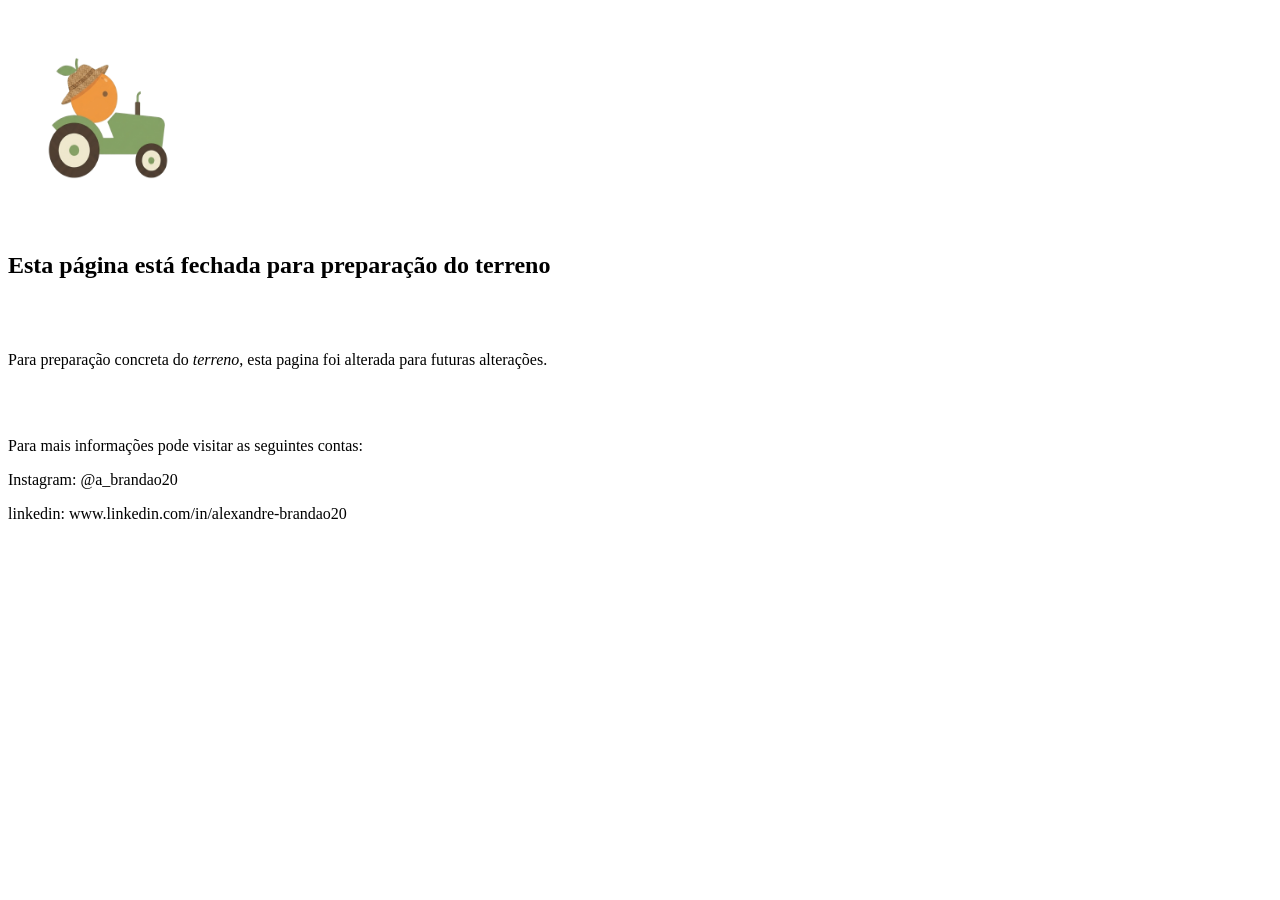
==== index.html @ 1d0af16f "Update landing page and add hero image Add new hero image asset and use it for favicon/apple-touch-i" ====
<!doctype html>
<html lang="pt">
  <head>
    <meta charset="utf-8">
    <meta name="viewport" content="width=device-width, initial-scale=1">
    <meta name="color-scheme" content="light dark">
    <meta name="theme-color" content="#f59a23" media="(prefers-color-scheme: light)">
    <meta name="theme-color" content="#1d1408" media="(prefers-color-scheme: dark)">
    <meta name="msapplication-TileColor" content="#f59a23">
    <title>Orenji Landing page</title>
    <meta
      name="description"
      content="Indice simples das apps do projecto Orenji."
    >
    <link rel="icon" type="image/png" sizes="32x32" href="assets\Orange_fruit_wearing_straw_hat_202608051118.png">
    <link rel="apple-touch-icon" sizes="180x180" href="assets\Orange_fruit_wearing_straw_hat_202608051118.png">
    <link rel="manifest" href="site.webmanifest">
    <link rel="stylesheet" href="styles.css">
  </head>
  <body>
    <main>
      <section class="hero" aria-labelledby="page-title">
        <img class="hero-mark" src="assets\Orange_fruit_wearing_straw_hat_202608051118.png" alt="Laranja num trator" width="200" height="220">
        <div class="hero-copy">
          <h1 id="page-title">Esta página está fechada para preparação do terreno</h1><br><br>

        <p>Para preparação concreta do <em>terreno</em>, esta pagina foi alterada para futuras alterações.</p><br><br>

      <p> Para mais informações pode visitar as seguintes contas:</p>
      <p>Instagram: @a_brandao20</p>
      <p>linkedin: www.linkedin.com/in/alexandre-brandao20

</p> 
        </div>
      </section>

    <script src="script.js?v=20260621-links" defer></script>
  </body>
</html>
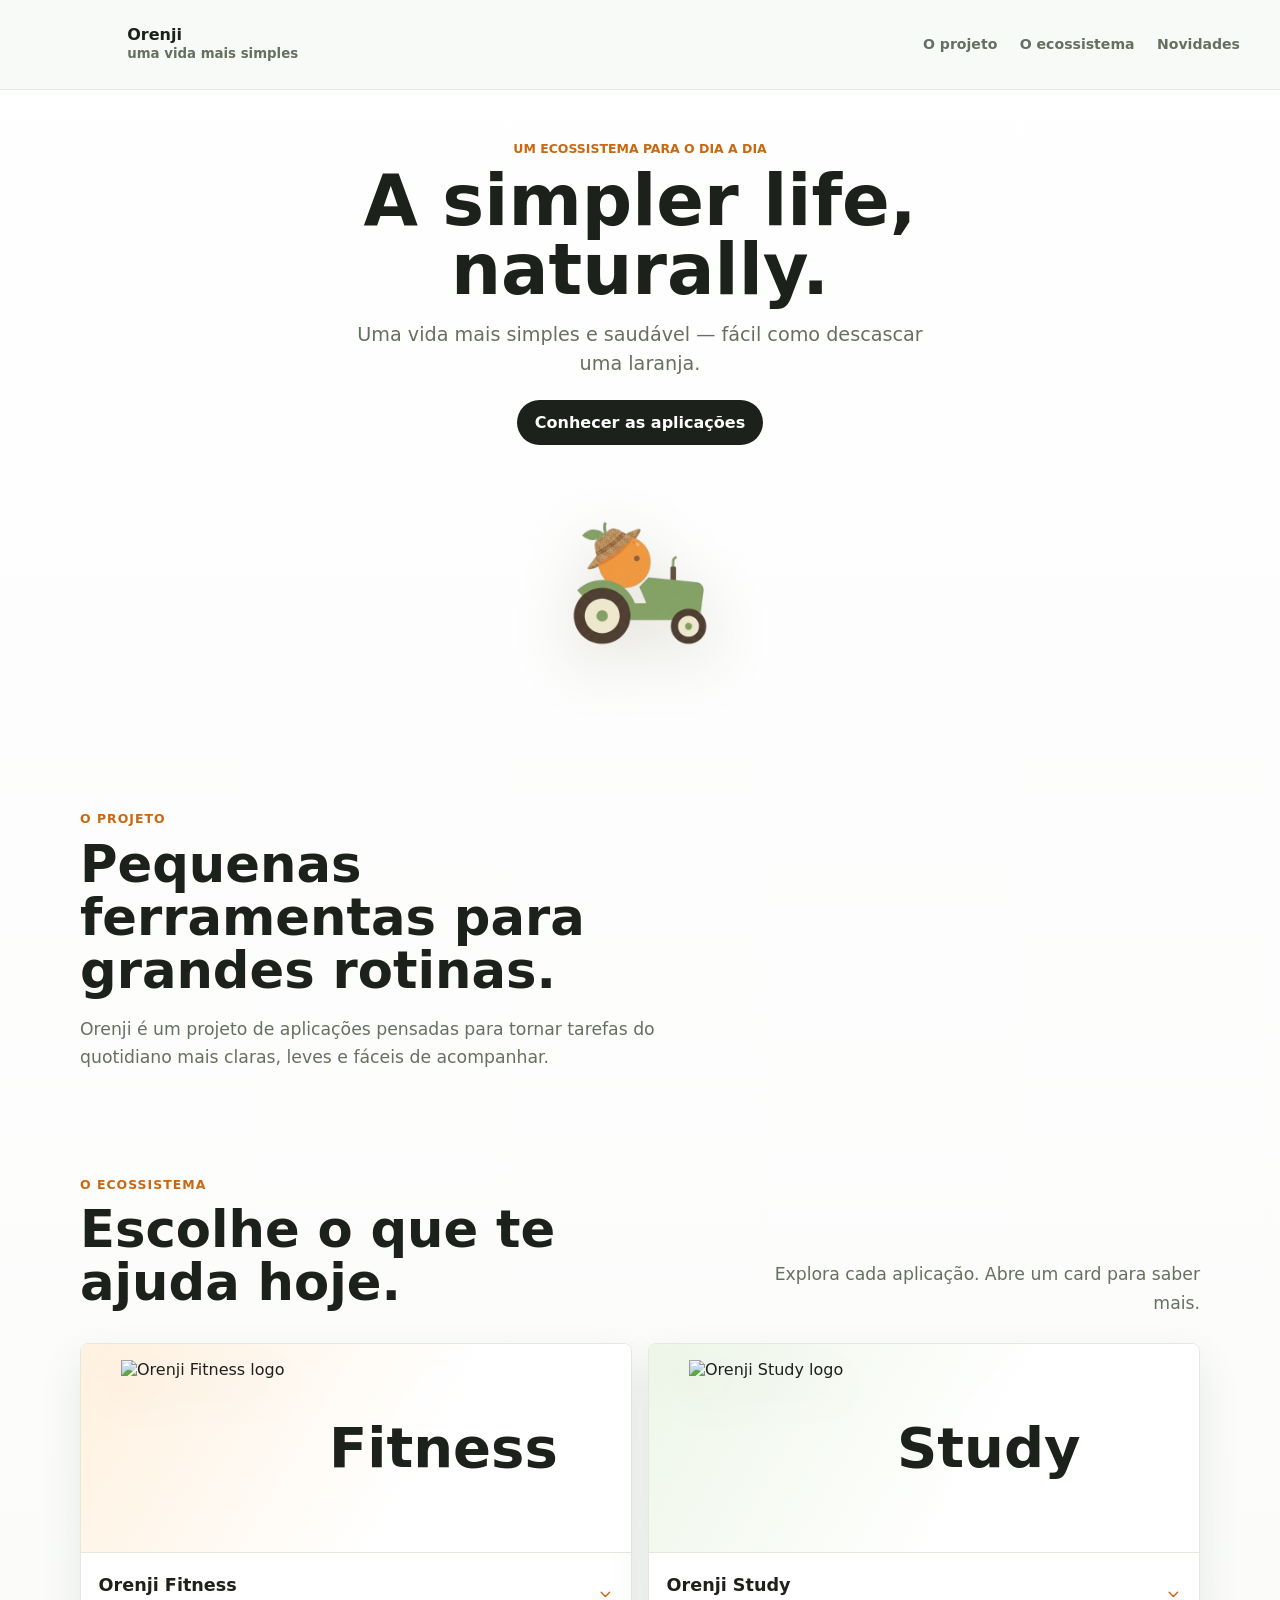
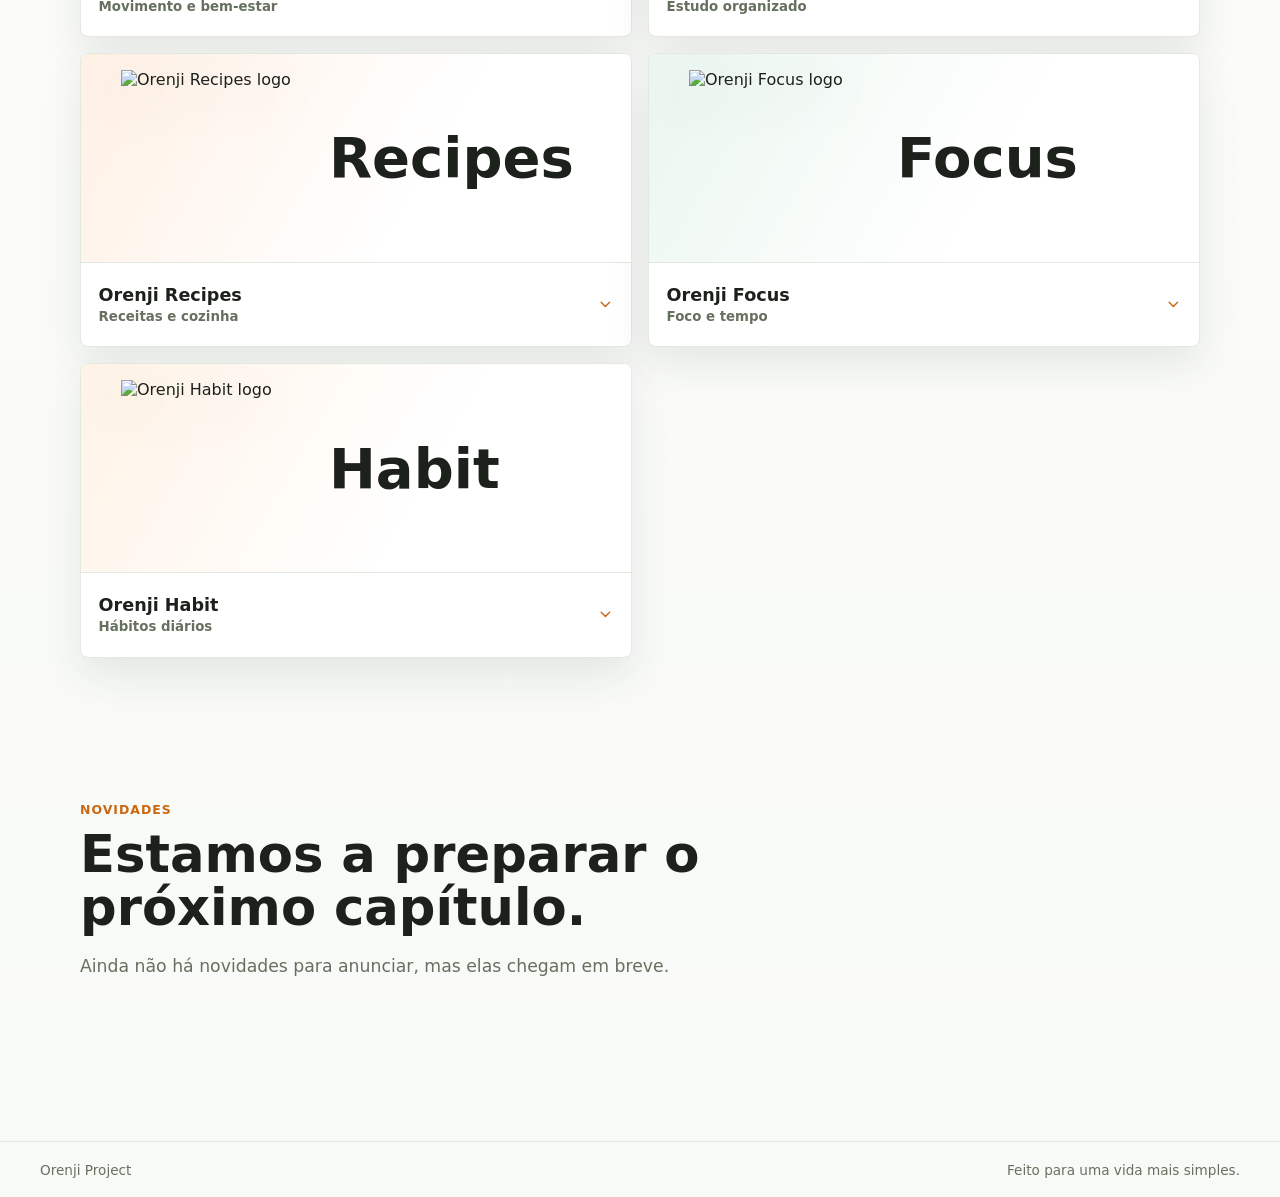
==== commit e23b21be: "chore: baseline da landing page v1 (estado atual)" ====
--- a/index.html
+++ b/index.html
@@ -1,39 +1,13 @@
 <!doctype html>
-<html lang="pt">
-  <head>
-    <meta charset="utf-8">
-    <meta name="viewport" content="width=device-width, initial-scale=1">
-    <meta name="color-scheme" content="light dark">
-    <meta name="theme-color" content="#f59a23" media="(prefers-color-scheme: light)">
-    <meta name="theme-color" content="#1d1408" media="(prefers-color-scheme: dark)">
-    <meta name="msapplication-TileColor" content="#f59a23">
-    <title>Orenji Landing page</title>
-    <meta
-      name="description"
-      content="Indice simples das apps do projecto Orenji."
-    >
-    <link rel="icon" type="image/png" sizes="32x32" href="assets\Orange_fruit_wearing_straw_hat_202608051118.png">
-    <link rel="apple-touch-icon" sizes="180x180" href="assets\Orange_fruit_wearing_straw_hat_202608051118.png">
-    <link rel="manifest" href="site.webmanifest">
-    <link rel="stylesheet" href="styles.css">
-  </head>
-  <body>
-    <main>
-      <section class="hero" aria-labelledby="page-title">
-        <img class="hero-mark" src="assets\Orange_fruit_wearing_straw_hat_202608051118.png" alt="Laranja num trator" width="200" height="220">
-        <div class="hero-copy">
-          <h1 id="page-title">Esta página está fechada para preparação do terreno</h1><br><br>
-
-        <p>Para preparação concreta do <em>terreno</em>, esta pagina foi alterada para futuras alterações.</p><br><br>
-
-      <p> Para mais informações pode visitar as seguintes contas:</p>
-      <p>Instagram: @a_brandao20</p>
-      <p>linkedin: www.linkedin.com/in/alexandre-brandao20
-
-</p> 
-        </div>
-      </section>
-
-    <script src="script.js?v=20260621-links" defer></script>
-  </body>
-</html>
+<html lang="pt-PT">
+<head><meta charset="utf-8"><meta name="viewport" content="width=device-width, initial-scale=1"><meta name="theme-color" content="#f59a23"><title>Orenji — uma vida mais simples</title><meta name="description" content="Orenji: aplicações simples para uma vida mais organizada, saudável e equilibrada."><link rel="icon" type="image/png" href="assets/favicon-32.png"><link rel="manifest" href="site.webmanifest"><link rel="stylesheet" href="styles.css"></head>
+<body>
+<header class="site-header"><a class="brand" href="#inicio" aria-label="Orenji, início"><img src="assets/orenji-mark-transparent.png" alt=""><span><strong>Orenji</strong><small>uma vida mais simples</small></span></a><nav aria-label="Navegação principal"><a href="#projeto">O projeto</a><a href="#ecossistema">O ecossistema</a><a href="#novidades">Novidades</a></nav></header>
+<main>
+<section id="inicio" class="hero" aria-labelledby="page-title"><div class="hero-copy"><p class="eyebrow">Um ecossistema para o dia a dia</p><h1 id="page-title">A simpler life, naturally.</h1><p class="hero-lead">Uma vida mais simples e saudável — fácil como descascar uma laranja.</p><a class="primary-button" href="#ecossistema">Conhecer as aplicações</a></div><img class="hero-mark" src="assets/Orange_fruit_wearing_straw_hat_202608051118.png" alt="Laranja Orenji" width="200" height="220"></section>
+<section id="projeto" class="content-section"><p class="eyebrow">O projeto</p><h2>Pequenas ferramentas para grandes rotinas.</h2><p>Orenji é um projeto de aplicações pensadas para tornar tarefas do quotidiano mais claras, leves e fáceis de acompanhar.</p></section>
+<section id="ecossistema" class="content-section apps-section" aria-labelledby="apps-title"><div class="section-heading"><div><p class="eyebrow">O ecossistema</p><h2 id="apps-title">Escolhe o que te ajuda hoje.</h2></div><p>Explora cada aplicação. Abre um card para saber mais.</p></div><div class="apps-grid" data-app-list></div></section>
+<section id="novidades" class="content-section news-section"><p class="eyebrow">Novidades</p><h2>Estamos a preparar o próximo capítulo.</h2><p>Ainda não há novidades para anunciar, mas elas chegam em breve.</p></section>
+</main><footer><span>Orenji Project</span><span>Feito para uma vida mais simples.</span></footer>
+<template id="app-card-template"><article class="app-card" data-expanded="false"><button class="card-toggle" type="button" data-card-toggle><span class="banner" data-banner><span><img data-logo alt=""></span><strong data-banner-title></strong></span><span class="card-summary"><span><strong data-name></strong><small data-tagline></small></span><svg viewBox="0 0 24 24" aria-hidden="true"><path d="m6 9 6 6 6-6"></path></svg></span></button><div class="card-details" data-card-details><div class="details-inner"><p data-description></p><a class="app-link" data-url target="_blank" rel="noreferrer">Brevemente</a></div></div></article></template>
+<script src="script.js?v=20261026" defer></script></body></html>
--- a/styles.css
+++ b/styles.css
@@ -0,0 +1,409 @@
+:root {
+  color-scheme: light dark;
+  --page: #f8faf7;
+  --surface: #ffffff;
+  --ink: #1d211b;
+  --muted: #66705f;
+  --line: #e4e9df;
+  --orange: #f59a23;
+  --orange-dark: #ca6711;
+  --leaf: #5f963e;
+  --body-glow-start: rgba(255, 255, 255, 0.9);
+  --body-glow-end: rgba(248, 250, 247, 0.96);
+  --header-bg: rgba(248, 250, 247, 0.88);
+  --header-border: rgba(228, 233, 223, 0.9);
+  --banner-end: #ffffff;
+  --banner-ring: rgba(255, 255, 255, 0.68);
+  --button-ink: #1d211b;
+  --button-text: #ffffff;
+  --shadow: 0 18px 42px rgba(44, 58, 35, 0.1);
+  font-family:
+    Inter, ui-sans-serif, system-ui, -apple-system, BlinkMacSystemFont, "Segoe UI",
+    sans-serif;
+}
+
+@media (prefers-color-scheme: dark) {
+  :root {
+    --page: #120f0b;
+    --surface: #1d1812;
+    --ink: #fff8ef;
+    --muted: #c9bca9;
+    --line: #3b3025;
+    --orange: #f59a23;
+    --orange-dark: #ffb35b;
+    --leaf: #8fc469;
+    --body-glow-start: rgba(34, 25, 14, 0.92);
+    --body-glow-end: rgba(18, 15, 11, 0.98);
+    --header-bg: rgba(18, 15, 11, 0.88);
+    --header-border: rgba(80, 61, 40, 0.78);
+    --banner-end: #211a12;
+    --banner-ring: rgba(245, 154, 35, 0.16);
+    --button-ink: #f59a23;
+    --button-text: #1d1408;
+    --shadow: 0 18px 42px rgba(0, 0, 0, 0.28);
+  }
+}
+
+* {
+  box-sizing: border-box;
+}
+
+html {
+  min-height: 100%;
+  background: var(--page);
+}
+
+body {
+  min-width: 320px;
+  margin: 0;
+  color: var(--ink);
+  background:
+    linear-gradient(180deg, var(--body-glow-start), var(--body-glow-end)),
+    var(--page);
+}
+
+img {
+  display: block;
+  height: auto;
+  max-width: 100%;
+}
+
+button,
+a {
+  -webkit-tap-highlight-color: transparent;
+}
+
+button {
+  font: inherit;
+}
+
+svg {
+  width: 1.05rem;
+  height: 1.05rem;
+  fill: none;
+  stroke: currentColor;
+  stroke-linecap: round;
+  stroke-linejoin: round;
+  stroke-width: 2;
+}
+
+.site-header {
+  position: sticky;
+  z-index: 10;
+  top: 0;
+  display: flex;
+  align-items: center;
+  min-height: 5.6rem;
+  padding: 0.8rem clamp(1rem, 4vw, 2.5rem);
+  border-bottom: 1px solid var(--header-border);
+  background: var(--header-bg);
+  backdrop-filter: blur(18px);
+}
+
+.site-header nav { display: flex; gap: clamp(.7rem, 2vw, 1.4rem); margin-left: auto; }
+.site-header nav a { color: var(--muted); font-size: .88rem; font-weight: 750; text-decoration: none; }
+.site-header nav a:hover { color: var(--orange-dark); }
+
+.brand {
+  display: inline-flex;
+  align-items: center;
+  gap: 0.9rem;
+  color: inherit;
+  text-decoration: none;
+}
+
+.brand img {
+  width: 4.55rem;
+  height: auto;
+  object-fit: contain;
+  filter: drop-shadow(0 8px 16px rgba(88, 72, 37, 0.14));
+}
+
+.brand strong,
+.brand small {
+  display: block;
+}
+
+.brand strong {
+  line-height: 1;
+  font-weight: 850;
+}
+
+.brand small {
+  margin-top: 0.18rem;
+  color: var(--muted);
+  font-weight: 700;
+}
+
+main {
+  width: min(1120px, calc(100% - 2rem));
+  margin: 0 auto;
+  padding-bottom: 4rem;
+}
+
+.hero {
+  display: grid;
+  justify-items: center;
+  gap: clamp(1rem, 3vw, 1.6rem);
+  padding: clamp(1.8rem, 5vw, 3.2rem) 0 clamp(1.8rem, 4vw, 2.8rem);
+  text-align: center;
+}
+
+.hero-mark {
+  width: min(100%, 14rem);
+  height: auto;
+  object-fit: contain;
+  filter: drop-shadow(0 18px 32px rgba(88, 72, 37, 0.16));
+}
+
+.hero-copy p {
+  margin: 0 0 0.7rem;
+  color: var(--orange-dark);
+  font-size: 0.78rem;
+  font-weight: 850;
+  letter-spacing: 0;
+  text-transform: uppercase;
+}
+
+.eyebrow { margin: 0 0 .7rem; color: var(--orange-dark); font-size: .78rem; font-weight: 850; letter-spacing: .08em; text-transform: uppercase; }
+.hero-copy .hero-lead { max-width: 38rem; margin: 1rem auto 1.35rem; color: var(--muted); font-size: clamp(1rem, 2vw, 1.2rem); font-weight: 500; letter-spacing: 0; line-height: 1.5; text-transform: none; }
+.primary-button { display: inline-flex; min-height: 2.8rem; align-items: center; padding: 0 1.1rem; border-radius: 999px; background: var(--button-ink); color: var(--button-text); font-weight: 800; text-decoration: none; }
+.content-section { padding: clamp(2rem, 6vw, 4.5rem) 0; }
+.content-section > p:not(.eyebrow), .section-heading > p { max-width: 42rem; color: var(--muted); font-size: 1.08rem; line-height: 1.65; }
+.content-section h2 { max-width: 18ch; margin: 0 0 .9rem; font-size: clamp(1.8rem, 4vw, 3.2rem); line-height: 1.04; }
+.section-heading { display: flex; align-items: end; justify-content: space-between; gap: 2rem; margin-bottom: 1.2rem; }
+.section-heading > p { margin: 0 0 .4rem; text-align: right; }
+.news-section { padding-bottom: 5rem; }
+footer { display: flex; justify-content: space-between; gap: 1rem; padding: 1.2rem clamp(1rem, 4vw, 2.5rem); border-top: 1px solid var(--line); color: var(--muted); font-size: .85rem; }
+
+.hero-copy h1 {
+  max-width: 19ch;
+  margin: 0 auto;
+  font-size: clamp(2.15rem, 6vw, 4.4rem);
+  line-height: 0.98;
+  letter-spacing: 0;
+}
+
+.apps-section {
+  padding-top: 1rem;
+}
+
+.apps-grid {
+  display: grid;
+  align-items: start;
+  grid-template-columns: repeat(2, minmax(0, 1fr));
+  gap: 1rem;
+}
+
+.app-card {
+  overflow: hidden;
+  border: 1px solid var(--line);
+  border-radius: 8px;
+  background: var(--surface);
+  box-shadow: var(--shadow);
+}
+
+.card-toggle {
+  display: grid;
+  width: 100%;
+  gap: 0;
+  padding: 0;
+  border: 0;
+  background: transparent;
+  color: inherit;
+  cursor: pointer;
+  text-align: left;
+}
+
+.banner {
+  --accent: var(--orange);
+  --accent-soft: #fff4e7;
+  position: relative;
+  display: grid;
+  min-height: 13rem;
+  grid-template-columns: minmax(8rem, 13rem) minmax(0, 1fr);
+  align-items: center;
+  gap: 1rem;
+  padding: 1rem clamp(1rem, 4vw, 1.5rem);
+  overflow: hidden;
+  background:
+    linear-gradient(120deg, var(--accent-soft), var(--banner-end) 62%),
+    var(--banner-end);
+}
+
+.banner::before {
+  position: absolute;
+  right: -3rem;
+  bottom: -5rem;
+  width: 16rem;
+  height: 16rem;
+  border: 1.4rem solid var(--banner-ring);
+  border-radius: 50%;
+  content: "";
+}
+
+.banner > span {
+  position: relative;
+  display: grid;
+  width: min(100%, 11rem);
+  aspect-ratio: 1;
+  place-items: center;
+  justify-self: center;
+}
+
+.banner img {
+  width: 100%;
+  height: 100%;
+  object-fit: contain;
+  filter: drop-shadow(0 14px 24px rgba(59, 49, 29, 0.14));
+}
+
+.banner strong {
+  position: relative;
+  max-width: 9ch;
+  font-size: clamp(2.1rem, 5vw, 3.5rem);
+  line-height: 0.96;
+}
+
+.card-summary {
+  display: flex;
+  align-items: center;
+  justify-content: space-between;
+  gap: 1rem;
+  min-height: 5.2rem;
+  padding: 1rem 1.1rem;
+  border-top: 1px solid var(--line);
+}
+
+.card-summary strong,
+.card-summary small {
+  display: block;
+}
+
+.card-summary strong {
+  font-size: 1.1rem;
+}
+
+.card-summary small {
+  margin-top: 0.24rem;
+  color: var(--muted);
+  font-weight: 720;
+}
+
+.card-summary svg {
+  flex: 0 0 auto;
+  color: var(--orange-dark);
+  transition: transform 180ms ease;
+}
+
+.app-card[data-expanded="true"] .card-summary svg {
+  transform: rotate(180deg);
+}
+
+.card-details {
+  display: grid;
+  grid-template-rows: 0fr;
+  border-top: 1px solid transparent;
+  transition:
+    grid-template-rows 220ms ease,
+    border-color 220ms ease;
+}
+
+.details-inner {
+  overflow: hidden;
+}
+
+.details-inner p {
+  margin: 0;
+  padding: 0 1.1rem;
+  color: var(--muted);
+  line-height: 1.58;
+}
+
+.app-card[data-expanded="true"] .card-details {
+  grid-template-rows: 1fr;
+  border-color: var(--line);
+}
+
+.app-card[data-expanded="true"] .details-inner p {
+  padding-top: 1rem;
+}
+
+.app-link {
+  display: inline-flex;
+  width: fit-content;
+  min-height: 2.55rem;
+  align-items: center;
+  gap: 0.5rem;
+  margin: 1rem 1.1rem 1.1rem;
+  padding: 0 0.9rem;
+  border-radius: 8px;
+  background: var(--button-ink);
+  color: var(--button-text);
+  font-weight: 820;
+  text-decoration: none;
+}
+
+@media (prefers-color-scheme: dark) {
+  .brand img,
+  .hero-mark,
+  .banner img {
+    filter: drop-shadow(0 14px 26px rgba(0, 0, 0, 0.38));
+  }
+
+  .banner {
+    background:
+      linear-gradient(120deg, color-mix(in srgb, var(--accent) 18%, var(--surface)), var(--banner-end) 64%),
+      var(--banner-end);
+  }
+}
+
+:focus-visible {
+  outline: 3px solid rgba(245, 154, 35, 0.34);
+  outline-offset: 3px;
+}
+
+@media (max-width: 820px) {
+  .apps-grid {
+    grid-template-columns: 1fr;
+  }
+}
+
+@media (max-width: 560px) {
+  main {
+    width: min(100% - 1rem, 1120px);
+  }
+
+  .site-header {
+    min-height: 4.8rem;
+  }
+
+  .hero {
+    padding-top: 1.5rem;
+  }
+
+  .hero-mark {
+    width: 10rem;
+  }
+
+  .banner {
+    min-height: 16rem;
+    grid-template-columns: 1fr;
+    align-content: center;
+    text-align: center;
+  }
+
+  .banner > span {
+    width: 9rem;
+  }
+
+  .banner strong {
+    justify-self: center;
+  }
+
+  .site-header { align-items: flex-start; flex-direction: column; gap: .65rem; }
+  .site-header nav { margin-left: 0; overflow-x: auto; width: 100%; }
+  .section-heading, footer { align-items: flex-start; flex-direction: column; }
+  .section-heading > p { text-align: left; }
+  footer { gap: .35rem; }
+}
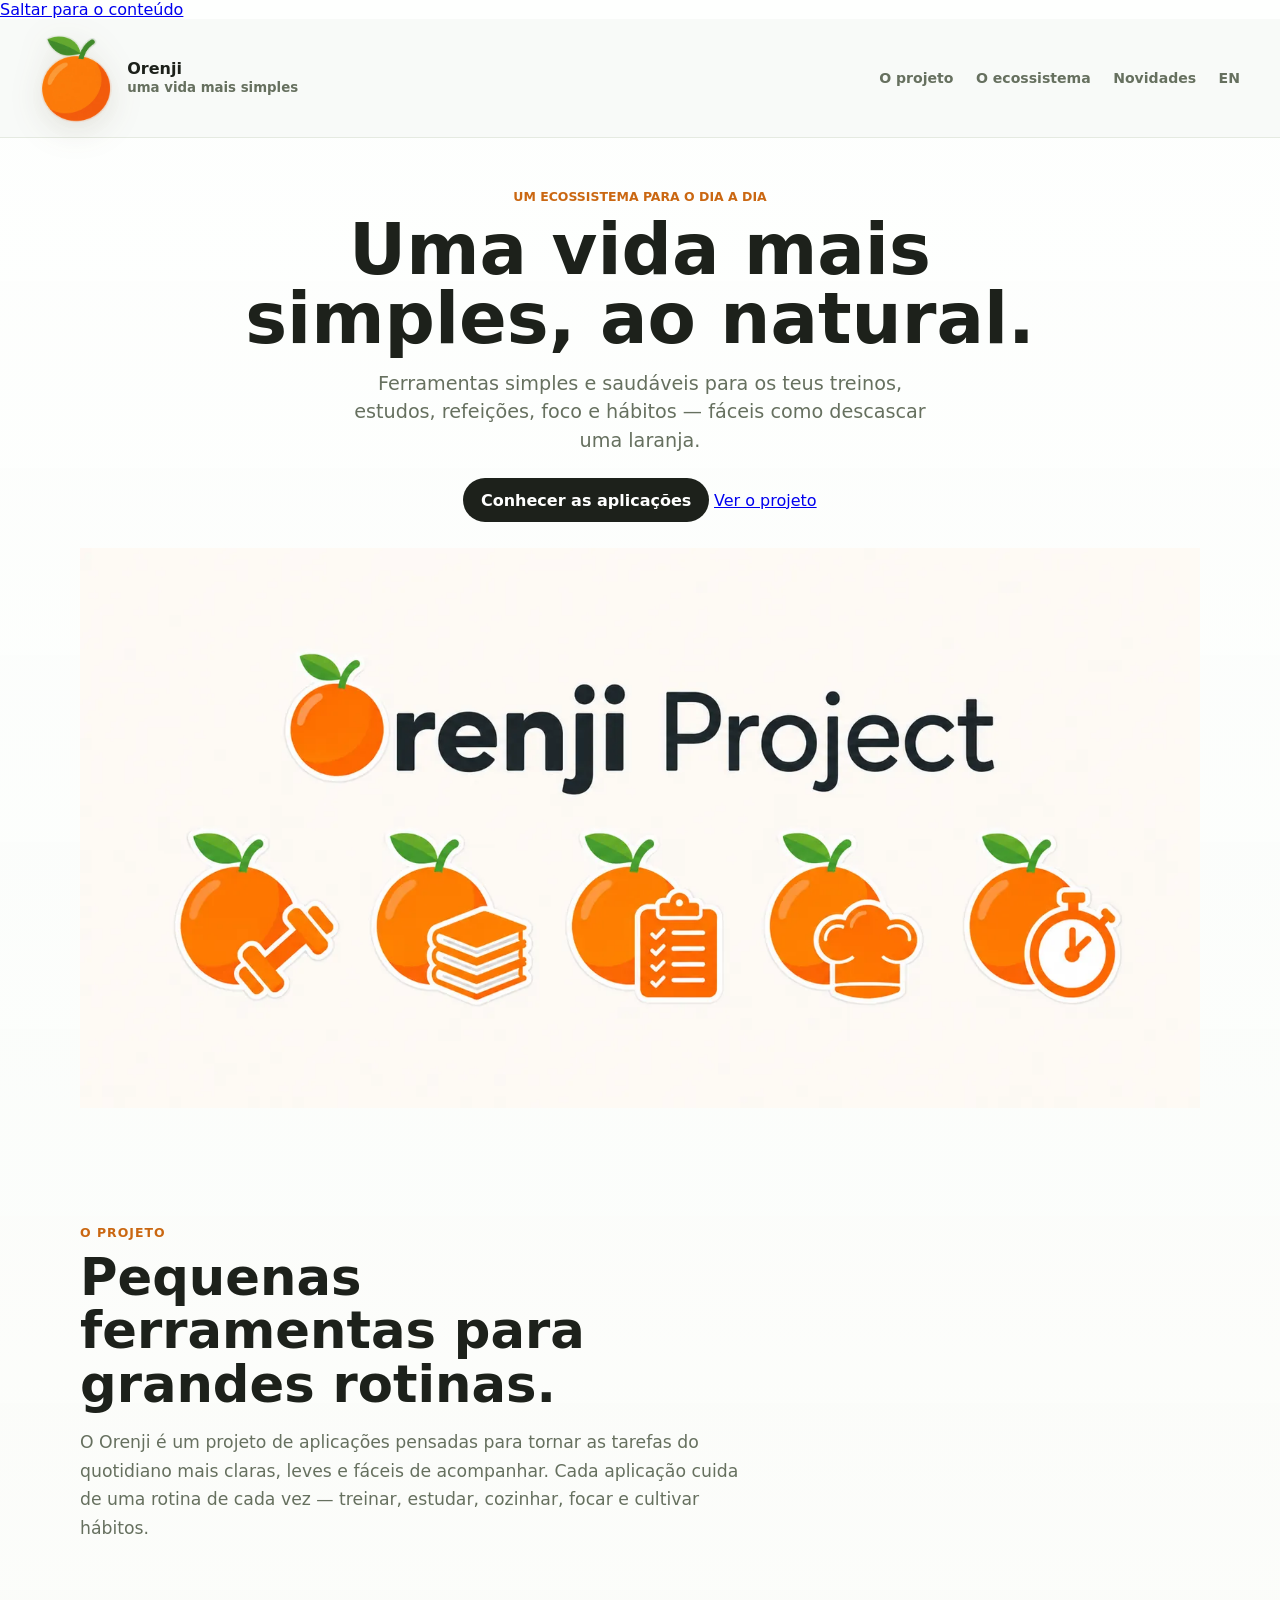
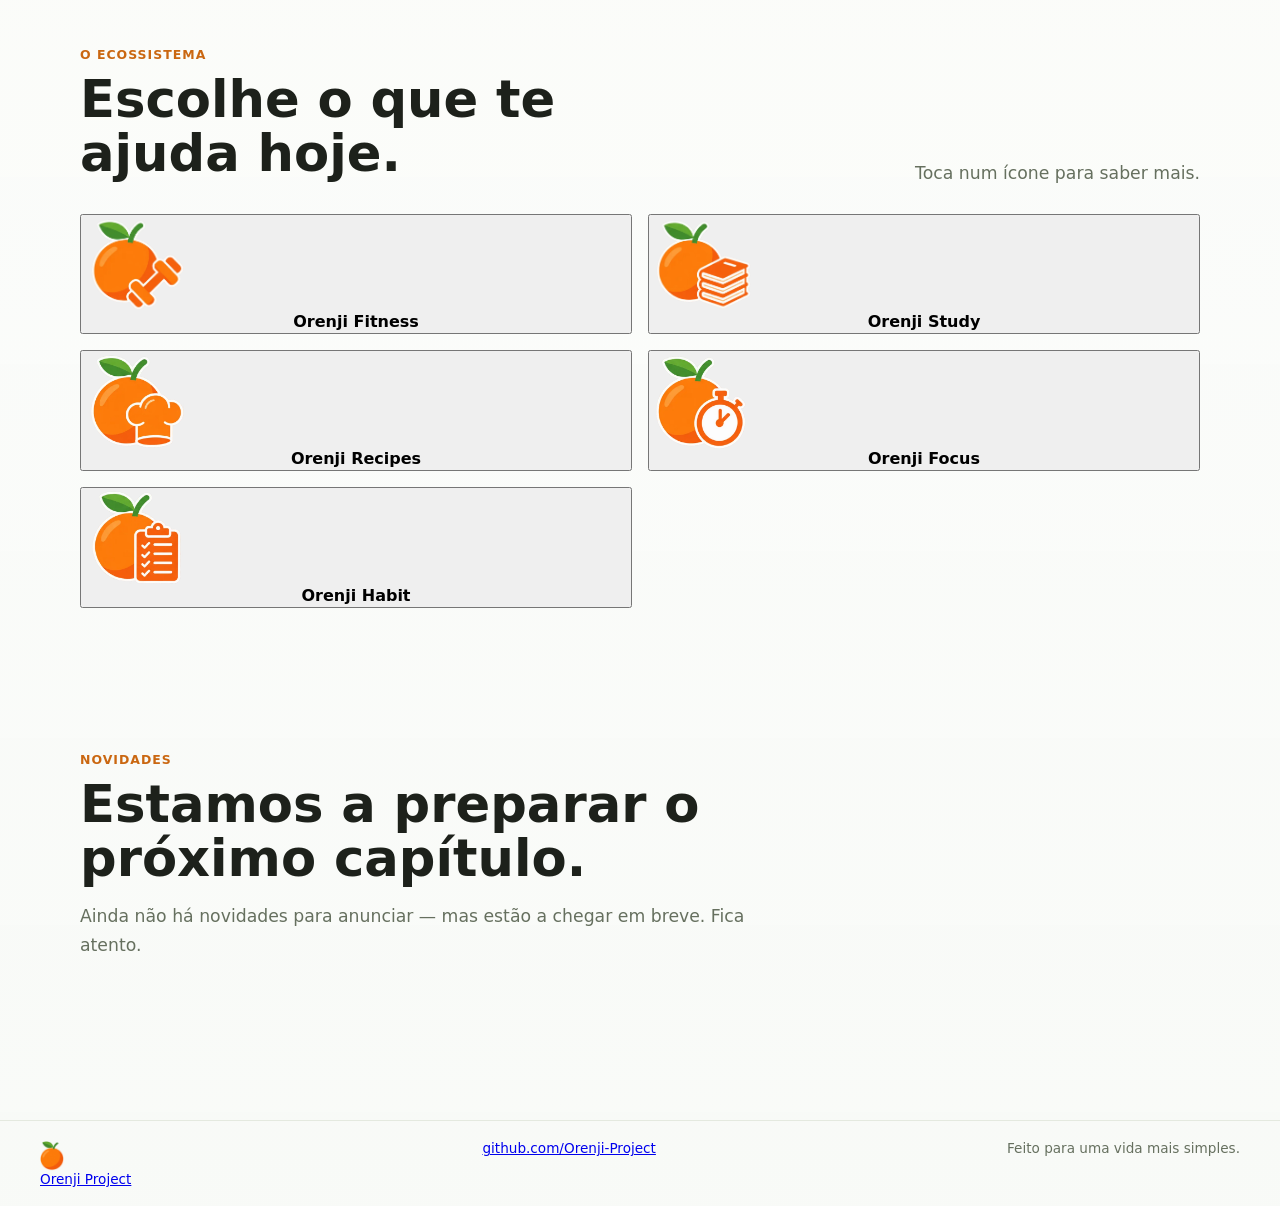
==== commit 18288ef9: "feat: página reestruturada (PT) + ecossistema em tiles de apps com modal pop-up" ====
--- a/index.html
+++ b/index.html
@@ -1,13 +1,133 @@
 <!doctype html>
 <html lang="pt-PT">
-<head><meta charset="utf-8"><meta name="viewport" content="width=device-width, initial-scale=1"><meta name="theme-color" content="#f59a23"><title>Orenji — uma vida mais simples</title><meta name="description" content="Orenji: aplicações simples para uma vida mais organizada, saudável e equilibrada."><link rel="icon" type="image/png" href="assets/favicon-32.png"><link rel="manifest" href="site.webmanifest"><link rel="stylesheet" href="styles.css"></head>
-<body>
-<header class="site-header"><a class="brand" href="#inicio" aria-label="Orenji, início"><img src="assets/orenji-mark-transparent.png" alt=""><span><strong>Orenji</strong><small>uma vida mais simples</small></span></a><nav aria-label="Navegação principal"><a href="#projeto">O projeto</a><a href="#ecossistema">O ecossistema</a><a href="#novidades">Novidades</a></nav></header>
-<main>
-<section id="inicio" class="hero" aria-labelledby="page-title"><div class="hero-copy"><p class="eyebrow">Um ecossistema para o dia a dia</p><h1 id="page-title">A simpler life, naturally.</h1><p class="hero-lead">Uma vida mais simples e saudável — fácil como descascar uma laranja.</p><a class="primary-button" href="#ecossistema">Conhecer as aplicações</a></div><img class="hero-mark" src="assets/Orange_fruit_wearing_straw_hat_202608051118.png" alt="Laranja Orenji" width="200" height="220"></section>
-<section id="projeto" class="content-section"><p class="eyebrow">O projeto</p><h2>Pequenas ferramentas para grandes rotinas.</h2><p>Orenji é um projeto de aplicações pensadas para tornar tarefas do quotidiano mais claras, leves e fáceis de acompanhar.</p></section>
-<section id="ecossistema" class="content-section apps-section" aria-labelledby="apps-title"><div class="section-heading"><div><p class="eyebrow">O ecossistema</p><h2 id="apps-title">Escolhe o que te ajuda hoje.</h2></div><p>Explora cada aplicação. Abre um card para saber mais.</p></div><div class="apps-grid" data-app-list></div></section>
-<section id="novidades" class="content-section news-section"><p class="eyebrow">Novidades</p><h2>Estamos a preparar o próximo capítulo.</h2><p>Ainda não há novidades para anunciar, mas elas chegam em breve.</p></section>
-</main><footer><span>Orenji Project</span><span>Feito para uma vida mais simples.</span></footer>
-<template id="app-card-template"><article class="app-card" data-expanded="false"><button class="card-toggle" type="button" data-card-toggle><span class="banner" data-banner><span><img data-logo alt=""></span><strong data-banner-title></strong></span><span class="card-summary"><span><strong data-name></strong><small data-tagline></small></span><svg viewBox="0 0 24 24" aria-hidden="true"><path d="m6 9 6 6 6-6"></path></svg></span></button><div class="card-details" data-card-details><div class="details-inner"><p data-description></p><a class="app-link" data-url target="_blank" rel="noreferrer">Brevemente</a></div></div></article></template>
-<script src="script.js?v=20261026" defer></script></body></html>
+  <head>
+    <meta charset="utf-8">
+    <meta name="viewport" content="width=device-width, initial-scale=1">
+    <title>Orenji — uma vida mais simples</title>
+    <meta name="description" content="O Orenji é um ecossistema de aplicações simples para os teus treinos, estudos, refeições, foco e hábitos — uma vida mais organizada e saudável.">
+    <meta name="theme-color" media="(prefers-color-scheme: light)" content="#fff3e3">
+    <meta name="theme-color" media="(prefers-color-scheme: dark)" content="#0f1319">
+    <link rel="icon" type="image/png" href="assets/favicon-32.png" sizes="32x32">
+    <link rel="apple-touch-icon" href="assets/apple-touch-icon.png">
+    <link rel="manifest" href="site.webmanifest">
+
+    <!-- Partilha social -->
+    <link rel="canonical" href="https://orenji-project.github.io/Orenji-project-landing-page/">
+    <link rel="alternate" hreflang="pt" href="https://orenji-project.github.io/Orenji-project-landing-page/">
+    <link rel="alternate" hreflang="en" href="https://orenji-project.github.io/Orenji-project-landing-page/en/">
+    <link rel="alternate" hreflang="x-default" href="https://orenji-project.github.io/Orenji-project-landing-page/">
+    <meta property="og:type" content="website">
+    <meta property="og:site_name" content="Orenji Project">
+    <meta property="og:locale" content="pt_PT">
+    <meta property="og:alternate_locale" content="en_GB">
+    <meta property="og:url" content="https://orenji-project.github.io/Orenji-project-landing-page/">
+    <meta property="og:title" content="Orenji — uma vida mais simples">
+    <meta property="og:description" content="Aplicações simples para os teus treinos, estudos, refeições, foco e hábitos — fáceis como descascar uma laranja.">
+    <meta property="og:image" content="https://orenji-project.github.io/Orenji-project-landing-page/assets/og-cover.jpg">
+    <meta property="og:image:width" content="1200">
+    <meta property="og:image:height" content="630">
+    <meta name="twitter:card" content="summary_large_image">
+    <meta name="twitter:title" content="Orenji — uma vida mais simples">
+    <meta name="twitter:description" content="Aplicações simples para os teus treinos, estudos, refeições, foco e hábitos.">
+    <meta name="twitter:image" content="https://orenji-project.github.io/Orenji-project-landing-page/assets/og-cover.jpg">
+
+    <script type="application/ld+json">
+      {
+        "@context": "https://schema.org",
+        "@graph": [
+          {
+            "@type": "Organization",
+            "name": "Orenji Project",
+            "url": "https://orenji-project.github.io/",
+            "logo": "https://orenji-project.github.io/Orenji-project-landing-page/assets/orenji-logo.png"
+          },
+          {
+            "@type": "WebSite",
+            "name": "Orenji Project",
+            "url": "https://orenji-project.github.io/Orenji-project-landing-page/",
+            "inLanguage": "pt-PT"
+          }
+        ]
+      }
+    </script>
+    <link rel="stylesheet" href="styles.css?v=2">
+    <script src="script.js?v=2" defer></script>
+  </head>
+  <body>
+    <a class="skip-link" href="#conteudo">Saltar para o conteúdo</a>
+
+    <header class="site-header">
+      <a class="brand" href="#inicio" aria-label="Orenji, início">
+        <img src="assets/orenji-logo.webp" alt="" width="40" height="51">
+        <span><strong>Orenji</strong><small>uma vida mais simples</small></span>
+      </a>
+      <nav aria-label="Navegação principal">
+        <a href="#projeto">O projeto</a>
+        <a href="#ecossistema">O ecossistema</a>
+        <a href="#novidades">Novidades</a>
+        <a class="lang-switch" href="en/" lang="en" hreflang="en" aria-label="Read in English">EN</a>
+      </nav>
+    </header>
+
+    <main id="conteudo">
+      <section id="inicio" class="hero" aria-labelledby="page-title">
+        <div class="hero-copy">
+          <p class="eyebrow">Um ecossistema para o dia a dia</p>
+          <h1 id="page-title">Uma vida mais simples, ao natural.</h1>
+          <p class="hero-lead">Ferramentas simples e saudáveis para os teus treinos, estudos, refeições, foco e hábitos — fáceis como descascar uma laranja.</p>
+          <div class="hero-actions">
+            <a class="primary-button" href="#ecossistema">Conhecer as aplicações</a>
+            <a class="ghost-button" href="#projeto">Ver o projeto</a>
+          </div>
+        </div>
+        <img class="hero-banner" src="assets/orenji-banner.webp" alt="Orenji Project — logótipo com os ícones das aplicações Fitness, Study, Recipes, Focus e Habit" width="1600" height="800">
+      </section>
+
+      <section id="projeto" class="content-section">
+        <p class="eyebrow">O projeto</p>
+        <h2>Pequenas ferramentas para grandes rotinas.</h2>
+        <p>O Orenji é um projeto de aplicações pensadas para tornar as tarefas do quotidiano mais claras, leves e fáceis de acompanhar. Cada aplicação cuida de uma rotina de cada vez — treinar, estudar, cozinhar, focar e cultivar hábitos.</p>
+      </section>
+
+      <section id="ecossistema" class="content-section apps-section" aria-labelledby="apps-title">
+        <div class="section-heading">
+          <div>
+            <p class="eyebrow">O ecossistema</p>
+            <h2 id="apps-title">Escolhe o que te ajuda hoje.</h2>
+          </div>
+          <p>Toca num ícone para saber mais.</p>
+        </div>
+        <div class="apps-grid" data-app-list></div>
+      </section>
+
+      <section id="novidades" class="content-section news-section">
+        <p class="eyebrow">Novidades</p>
+        <h2>Estamos a preparar o próximo capítulo.</h2>
+        <p>Ainda não há novidades para anunciar — mas estão a chegar em breve. Fica atento.</p>
+      </section>
+    </main>
+
+    <footer>
+      <a class="footer-brand" href="#inicio">
+        <img src="assets/orenji-logo.webp" alt="" width="24" height="30">
+        <span>Orenji Project</span>
+      </a>
+      <a href="https://github.com/Orenji-Project" rel="noreferrer">github.com/Orenji-Project</a>
+      <span>Feito para uma vida mais simples.</span>
+    </footer>
+
+    <dialog class="modal" data-modal aria-labelledby="modal-title" aria-describedby="modal-description">
+      <div class="modal-card">
+        <button class="modal-close" data-modal-close aria-label="Fechar">
+          <svg viewBox="0 0 24 24" aria-hidden="true"><path d="M6 6l12 12M18 6L6 18"></path></svg>
+        </button>
+        <img class="modal-icon" data-modal-icon src="" alt="">
+        <strong data-modal-title id="modal-title"></strong>
+        <p data-modal-tagline></p>
+        <p id="modal-description" data-modal-description></p>
+        <span class="status-chip" data-modal-chip></span>
+        <a class="primary-button modal-link" data-modal-link target="_blank" rel="noreferrer" hidden>Abrir app</a>
+      </div>
+    </dialog>
+  </body>
+</html>
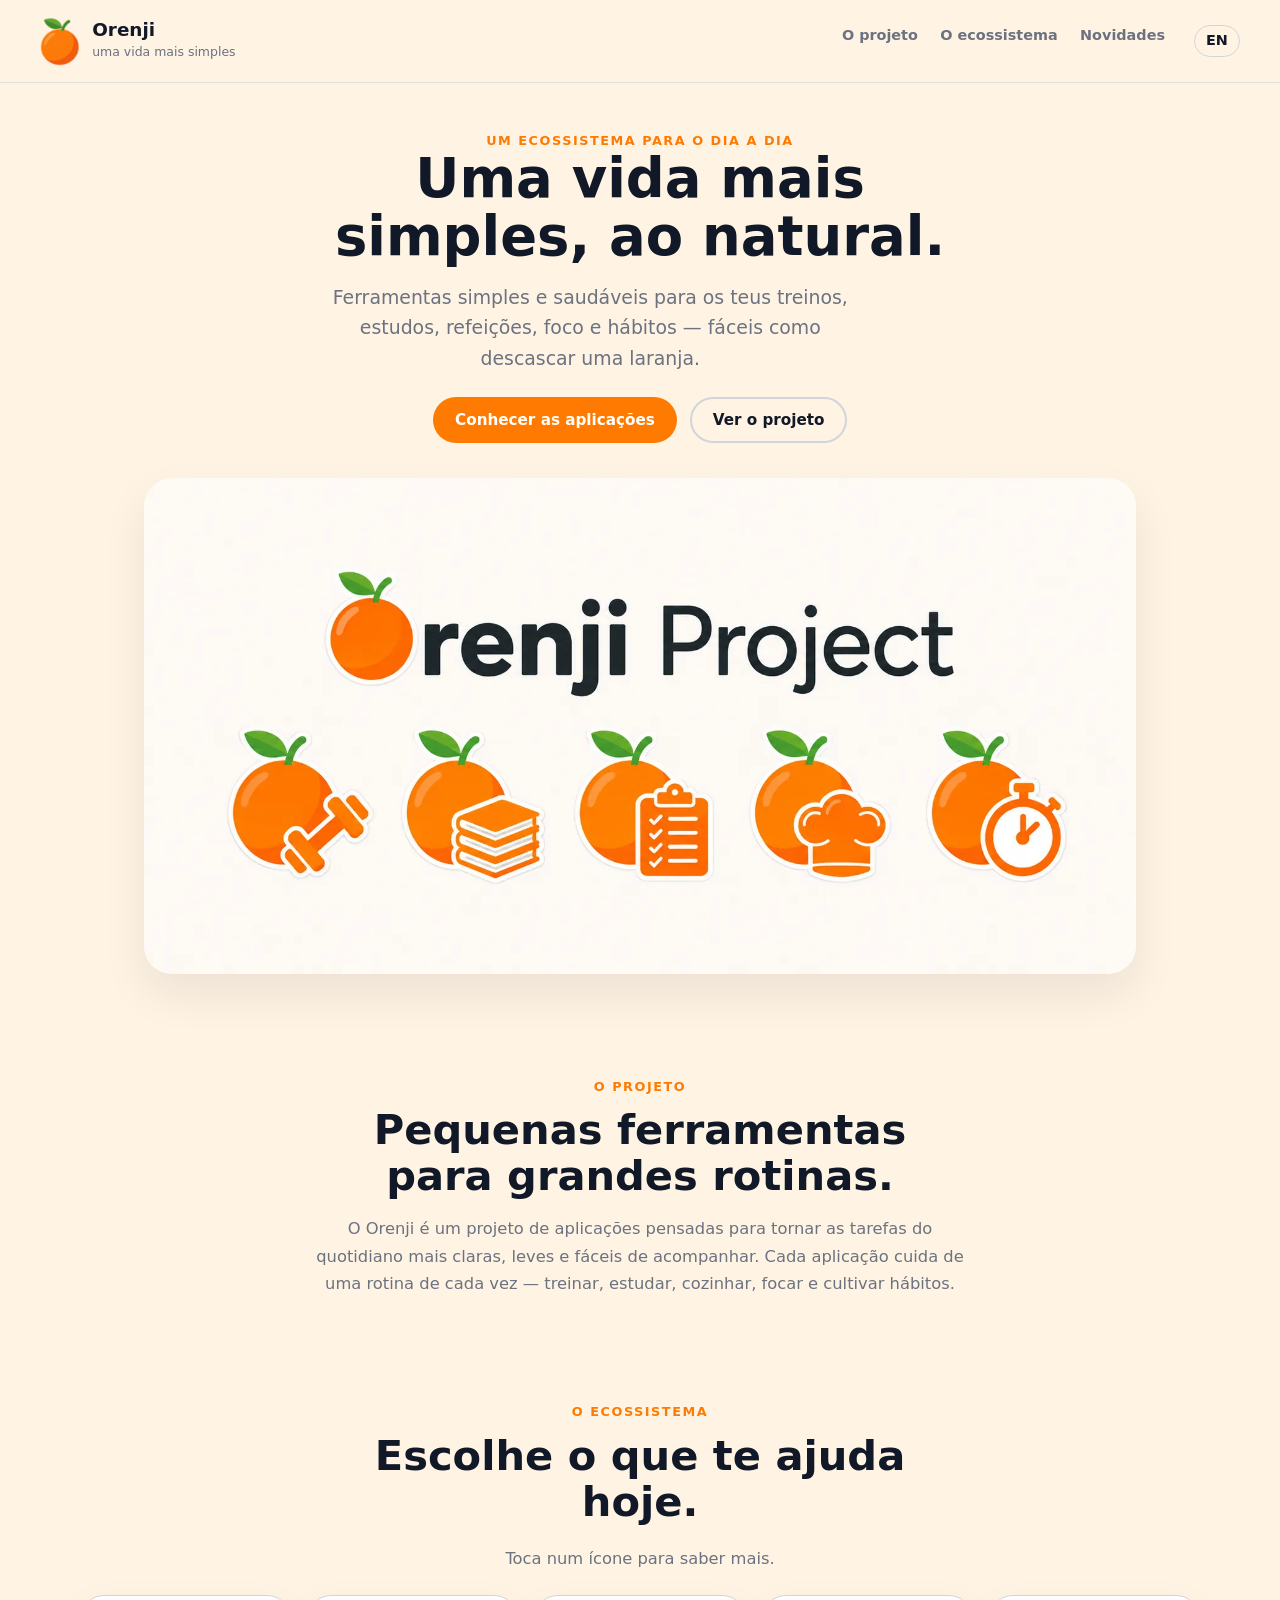
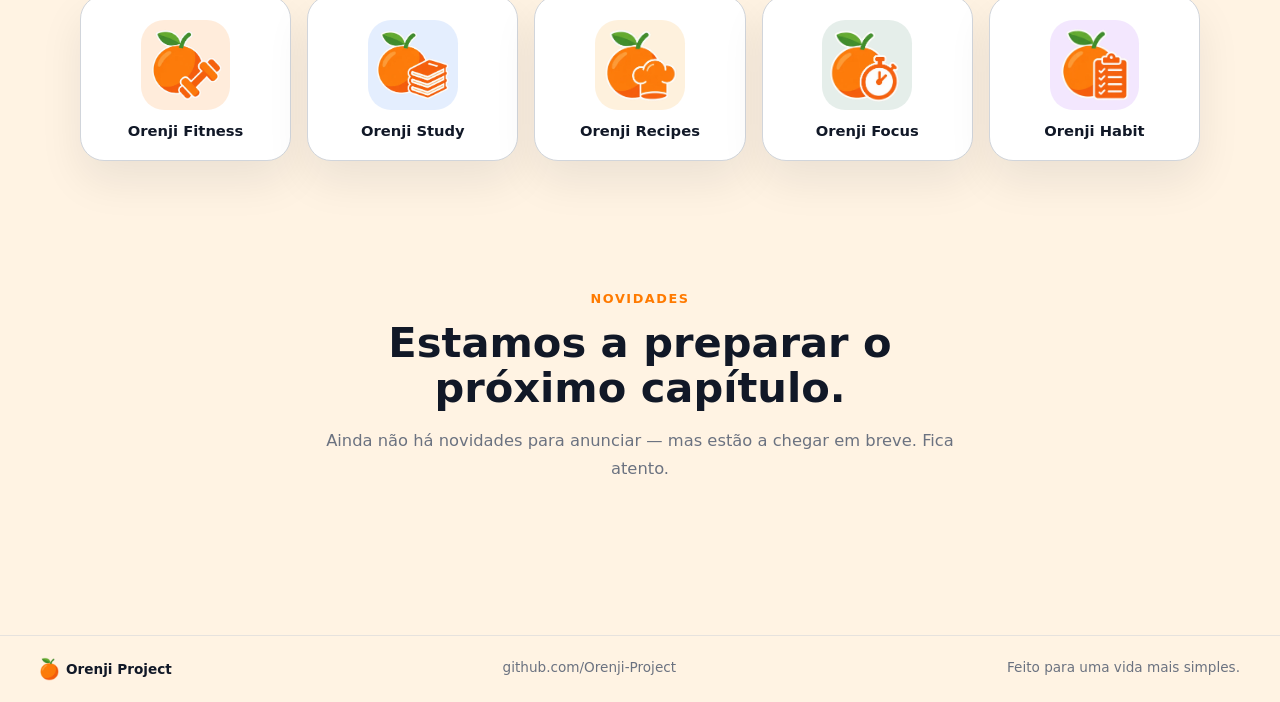
==== commit 4e7bb8a8: "fix: imagens das apps na página EN (paths resolvidos pelo script) + textos das secções centrados" ====
--- a/index.html
+++ b/index.html
@@ -50,8 +50,8 @@
         ]
       }
     </script>
-    <link rel="stylesheet" href="styles.css?v=2">
-    <script src="script.js?v=2" defer></script>
+    <link rel="stylesheet" href="styles.css?v=3">
+    <script src="script.js?v=3" defer></script>
   </head>
   <body>
     <a class="skip-link" href="#conteudo">Saltar para o conteúdo</a>
--- a/styles.css
+++ b/styles.css
@@ -1,49 +1,114 @@
+/* ============================================================
+   Orenji Landing — Design System
+   Paleta: Laranja Orenji #FF7A00 · Verde Folha · Creme · Neutros cinza
+   Tipografia: Poppins (self-hosted)
+   ============================================================ */
+
+/* ---------- Tipografia ---------- */
+@font-face {
+  font-family: "Poppins";
+  font-style: normal;
+  font-weight: 400;
+  font-display: swap;
+  src: url("assets/fonts/poppins-400.woff2") format("woff2");
+}
+
+@font-face {
+  font-family: "Poppins";
+  font-style: normal;
+  font-weight: 500;
+  font-display: swap;
+  src: url("assets/fonts/poppins-500.woff2") format("woff2");
+}
+
+@font-face {
+  font-family: "Poppins";
+  font-style: normal;
+  font-weight: 600;
+  font-display: swap;
+  src: url("assets/fonts/poppins-600.woff2") format("woff2");
+}
+
+@font-face {
+  font-family: "Poppins";
+  font-style: normal;
+  font-weight: 700;
+  font-display: swap;
+  src: url("assets/fonts/poppins-700.woff2") format("woff2");
+}
+
+/* ---------- Tokens (claro) ---------- */
 :root {
   color-scheme: light dark;
-  --page: #f8faf7;
-  --surface: #ffffff;
-  --ink: #1d211b;
-  --muted: #66705f;
-  --line: #e4e9df;
-  --orange: #f59a23;
-  --orange-dark: #ca6711;
-  --leaf: #5f963e;
-  --body-glow-start: rgba(255, 255, 255, 0.9);
-  --body-glow-end: rgba(248, 250, 247, 0.96);
-  --header-bg: rgba(248, 250, 247, 0.88);
-  --header-border: rgba(228, 233, 223, 0.9);
-  --banner-end: #ffffff;
-  --banner-ring: rgba(255, 255, 255, 0.68);
-  --button-ink: #1d211b;
-  --button-text: #ffffff;
-  --shadow: 0 18px 42px rgba(44, 58, 35, 0.1);
-  font-family:
-    Inter, ui-sans-serif, system-ui, -apple-system, BlinkMacSystemFont, "Segoe UI",
-    sans-serif;
-}
-
+
+  /* Cores Principais */
+  --orange: #ff7a00;
+  --orange-strong: #e96a00;
+  --leaf: #43836a;
+  --cream: #fff3e3;
+  --white: #ffffff;
+
+  /* Cores Neutras */
+  --gray-900: #111827;
+  --gray-700: #374151;
+  --gray-500: #6b7280;
+  --gray-300: #d1d5db;
+  --gray-100: #f3f4f6;
+
+  /* Cores de Estado */
+  --success: #22c55e;
+  --warning: #f59e0b;
+  --error: #ef4444;
+  --info: #3b82f6;
+  --highlight: #a855f7;
+
+  /* Semânticos */
+  --page: var(--cream);
+  --surface: var(--white);
+  --ink: var(--gray-900);
+  --muted: var(--gray-500);
+  --line: var(--gray-300);
+  --line-soft: rgba(209, 213, 219, 0.55);
+  --header-bg: rgba(255, 243, 227, 0.85);
+  --header-border: rgba(209, 213, 219, 0.65);
+  --button-text: var(--white);
+  --shadow: 0 20px 44px rgba(17, 24, 39, 0.08);
+  --shadow-lift: 0 16px 30px rgba(255, 122, 0, 0.18);
+  --focus: rgba(255, 122, 0, 0.45);
+
+  --radius-card: 24px;
+  --radius-tile: 26%;
+  font-family: "Poppins", ui-sans-serif, system-ui, -apple-system,
+    BlinkMacSystemFont, "Segoe UI", sans-serif;
+}
+
+/* ---------- Tokens (escuro) ---------- */
 @media (prefers-color-scheme: dark) {
   :root {
-    --page: #120f0b;
-    --surface: #1d1812;
-    --ink: #fff8ef;
-    --muted: #c9bca9;
-    --line: #3b3025;
-    --orange: #f59a23;
-    --orange-dark: #ffb35b;
-    --leaf: #8fc469;
-    --body-glow-start: rgba(34, 25, 14, 0.92);
-    --body-glow-end: rgba(18, 15, 11, 0.98);
-    --header-bg: rgba(18, 15, 11, 0.88);
-    --header-border: rgba(80, 61, 40, 0.78);
-    --banner-end: #211a12;
-    --banner-ring: rgba(245, 154, 35, 0.16);
-    --button-ink: #f59a23;
-    --button-text: #1d1408;
-    --shadow: 0 18px 42px rgba(0, 0, 0, 0.28);
-  }
-}
-
+    --leaf: #4caf50;
+    --cream: #ffdb83;
+
+    --gray-900: #0f1319;
+    --gray-700: #1a1f28;
+    --gray-500: #6b7280;
+    --gray-300: #9ca3af;
+    --gray-100: #e5e7eb;
+
+    --page: var(--gray-900);
+    --surface: var(--gray-700);
+    --ink: #e5e7eb;
+    --muted: var(--gray-300);
+    --line: #2a2f37;
+    --line-soft: rgba(42, 47, 55, 0.9);
+    --header-bg: rgba(15, 19, 25, 0.85);
+    --header-border: rgba(42, 47, 55, 0.9);
+    --shadow: 0 20px 44px rgba(0, 0, 0, 0.45);
+    --shadow-lift: 0 16px 30px rgba(0, 0, 0, 0.35);
+    --focus: rgba(255, 122, 0, 0.5);
+  }
+}
+
+/* ---------- Base ---------- */
 * {
   box-sizing: border-box;
 }
@@ -57,9 +122,9 @@
   min-width: 320px;
   margin: 0;
   color: var(--ink);
-  background:
-    linear-gradient(180deg, var(--body-glow-start), var(--body-glow-end)),
-    var(--page);
+  background: var(--page);
+  font-size: 1rem;
+  line-height: 1.5;
 }
 
 img {
@@ -87,36 +152,60 @@
   stroke-width: 2;
 }
 
+:focus-visible {
+  outline: 3px solid var(--focus);
+  outline-offset: 3px;
+}
+
+[hidden] {
+  display: none !important;
+}
+
+/* ---------- Acessibilidade ---------- */
+.skip-link {
+  position: absolute;
+  left: 1rem;
+  top: -3.5rem;
+  z-index: 30;
+  padding: 0.6rem 1rem;
+  border-radius: 0 0 12px 12px;
+  background: var(--orange);
+  color: var(--button-text);
+  font-weight: 600;
+  text-decoration: none;
+  transition: top 160ms ease;
+}
+
+.skip-link:focus {
+  top: 0;
+}
+
+/* ---------- Cabeçalho ---------- */
 .site-header {
   position: sticky;
   z-index: 10;
   top: 0;
   display: flex;
   align-items: center;
-  min-height: 5.6rem;
-  padding: 0.8rem clamp(1rem, 4vw, 2.5rem);
+  min-height: 5.2rem;
+  padding: 0.7rem clamp(1rem, 4vw, 2.5rem);
   border-bottom: 1px solid var(--header-border);
   background: var(--header-bg);
   backdrop-filter: blur(18px);
 }
 
-.site-header nav { display: flex; gap: clamp(.7rem, 2vw, 1.4rem); margin-left: auto; }
-.site-header nav a { color: var(--muted); font-size: .88rem; font-weight: 750; text-decoration: none; }
-.site-header nav a:hover { color: var(--orange-dark); }
-
 .brand {
   display: inline-flex;
   align-items: center;
-  gap: 0.9rem;
+  gap: 0.75rem;
   color: inherit;
   text-decoration: none;
 }
 
 .brand img {
-  width: 4.55rem;
-  height: auto;
+  width: auto;
+  height: 3.2rem;
   object-fit: contain;
-  filter: drop-shadow(0 8px 16px rgba(88, 72, 37, 0.14));
 }
 
 .brand strong,
@@ -126,284 +215,473 @@
 
 .brand strong {
   line-height: 1;
-  font-weight: 850;
+  font-weight: 700;
+  font-size: 1.15rem;
 }
 
 .brand small {
-  margin-top: 0.18rem;
+  margin-top: 0.2rem;
   color: var(--muted);
+  font-weight: 500;
+  font-size: 0.78rem;
+}
+
+.site-header nav {
+  display: flex;
+  flex-wrap: wrap;
+  gap: clamp(0.8rem, 2vw, 1.4rem);
+  margin-left: auto;
+}
+
+.site-header nav a {
+  color: var(--muted);
+  font-size: 0.9rem;
+  font-weight: 600;
+  text-decoration: none;
+  transition: color 140ms ease;
+}
+
+.site-header nav a:hover {
+  color: var(--orange);
+}
+
+.site-header nav a[data-current] {
+  color: var(--ink);
+}
+
+.lang-switch {
+  display: inline-flex;
+  align-items: center;
+  min-width: 2rem;
+  justify-content: center;
+  margin-left: 0.4rem;
+  padding: 0.25rem 0.7rem;
+  border: 1.5px solid var(--line);
+  border-radius: 999px;
+  color: var(--ink) !important;
   font-weight: 700;
 }
 
+.lang-switch:hover {
+  border-color: var(--orange);
+  color: var(--orange) !important;
+}
+
+/* ---------- Layout ---------- */
 main {
   width: min(1120px, calc(100% - 2rem));
   margin: 0 auto;
   padding-bottom: 4rem;
 }
 
-.hero {
+.content-section {
+  padding: clamp(2rem, 6vw, 4rem) 0;
+  text-align: center;
+}
+
+.content-section > p:not(.eyebrow),
+.section-heading > p {
+  max-width: 42rem;
+  margin-inline: auto;
+  color: var(--muted);
+  font-size: 1.02rem;
+  line-height: 1.7;
+}
+
+.content-section h2 {
+  max-width: 20ch;
+  margin: 0 auto 0.9rem;
+  font-size: clamp(1.7rem, 4vw, 2.6rem);
+  font-weight: 700;
+  line-height: 1.1;
+}
+
+.eyebrow {
+  margin: 0 0 0.7rem;
+  color: var(--orange);
+  font-size: 0.8rem;
+  font-weight: 600;
+  letter-spacing: 0.12em;
+  text-transform: uppercase;
+}
+
+.section-heading {
   display: grid;
   justify-items: center;
-  gap: clamp(1rem, 3vw, 1.6rem);
-  padding: clamp(1.8rem, 5vw, 3.2rem) 0 clamp(1.8rem, 4vw, 2.8rem);
+  gap: 0.4rem;
+  margin-bottom: 1.4rem;
+}
+
+.section-heading > p {
+  margin: 0;
+}
+
+/* ---------- Hero ---------- */
+.hero {
+  position: relative;
+  display: grid;
+  justify-items: center;
+  gap: clamp(1.4rem, 3vw, 2.2rem);
+  padding: clamp(1.6rem, 5vw, 3rem) 0 clamp(1.4rem, 4vw, 2.4rem);
   text-align: center;
 }
 
-.hero-mark {
-  width: min(100%, 14rem);
-  height: auto;
-  object-fit: contain;
-  filter: drop-shadow(0 18px 32px rgba(88, 72, 37, 0.16));
+@media (prefers-reduced-motion: no-preference) {
+  @keyframes hero-in {
+    from {
+      opacity: 0;
+      transform: translateY(12px);
+    }
+    to {
+      opacity: 1;
+      transform: none;
+    }
+  }
+
+  .hero-copy,
+  .hero-banner {
+    animation: hero-in 480ms ease both;
+  }
+
+  .hero-banner {
+    animation-delay: 90ms;
+  }
 }
 
 .hero-copy p {
-  margin: 0 0 0.7rem;
-  color: var(--orange-dark);
-  font-size: 0.78rem;
-  font-weight: 850;
-  letter-spacing: 0;
-  text-transform: uppercase;
-}
-
-.eyebrow { margin: 0 0 .7rem; color: var(--orange-dark); font-size: .78rem; font-weight: 850; letter-spacing: .08em; text-transform: uppercase; }
-.hero-copy .hero-lead { max-width: 38rem; margin: 1rem auto 1.35rem; color: var(--muted); font-size: clamp(1rem, 2vw, 1.2rem); font-weight: 500; letter-spacing: 0; line-height: 1.5; text-transform: none; }
-.primary-button { display: inline-flex; min-height: 2.8rem; align-items: center; padding: 0 1.1rem; border-radius: 999px; background: var(--button-ink); color: var(--button-text); font-weight: 800; text-decoration: none; }
-.content-section { padding: clamp(2rem, 6vw, 4.5rem) 0; }
-.content-section > p:not(.eyebrow), .section-heading > p { max-width: 42rem; color: var(--muted); font-size: 1.08rem; line-height: 1.65; }
-.content-section h2 { max-width: 18ch; margin: 0 0 .9rem; font-size: clamp(1.8rem, 4vw, 3.2rem); line-height: 1.04; }
-.section-heading { display: flex; align-items: end; justify-content: space-between; gap: 2rem; margin-bottom: 1.2rem; }
-.section-heading > p { margin: 0 0 .4rem; text-align: right; }
-.news-section { padding-bottom: 5rem; }
-footer { display: flex; justify-content: space-between; gap: 1rem; padding: 1.2rem clamp(1rem, 4vw, 2.5rem); border-top: 1px solid var(--line); color: var(--muted); font-size: .85rem; }
+  margin: 0;
+}
+
+.hero-copy .hero-lead {
+  max-width: 34rem;
+  margin-top: 1.1rem;
+  color: var(--muted);
+  font-size: clamp(1rem, 2vw, 1.18rem);
+  font-weight: 400;
+  line-height: 1.6;
+}
 
 .hero-copy h1 {
-  max-width: 19ch;
+  max-width: 17ch;
   margin: 0 auto;
-  font-size: clamp(2.15rem, 6vw, 4.4rem);
-  line-height: 0.98;
-  letter-spacing: 0;
-}
-
+  font-size: clamp(2.3rem, 6vw, 3.4rem);
+  font-weight: 700;
+  line-height: 1.05;
+}
+
+.hero-actions {
+  display: flex;
+  flex-wrap: wrap;
+  align-items: center;
+  justify-content: center;
+  gap: 0.8rem;
+  margin-top: 1.5rem;
+}
+
+.primary-button {
+  display: inline-flex;
+  min-height: 2.9rem;
+  align-items: center;
+  padding: 0 1.4rem;
+  border: 0;
+  border-radius: 999px;
+  background: var(--orange);
+  color: var(--button-text);
+  font-weight: 600;
+  font-size: 0.95rem;
+  text-decoration: none;
+  transition: background 160ms ease, transform 160ms ease, box-shadow 160ms ease;
+}
+
+.primary-button:hover {
+  background: var(--orange-strong);
+  transform: translateY(-2px);
+  box-shadow: var(--shadow-lift);
+}
+
+.ghost-button {
+  display: inline-flex;
+  min-height: 2.9rem;
+  align-items: center;
+  padding: 0 1.3rem;
+  border: 2px solid var(--line);
+  border-radius: 999px;
+  background: transparent;
+  color: var(--ink);
+  font-weight: 600;
+  font-size: 0.95rem;
+  text-decoration: none;
+  transition: border-color 160ms ease, color 160ms ease, transform 160ms ease;
+}
+
+.ghost-button:hover {
+  border-color: var(--orange);
+  color: var(--orange);
+  transform: translateY(-2px);
+}
+
+.hero-banner {
+  width: min(100%, 62rem);
+  border-radius: 28px;
+  box-shadow: var(--shadow);
+}
+
+/* ---------- Ecossistema: tiles de apps ---------- */
 .apps-section {
-  padding-top: 1rem;
+  padding-top: 1.5rem;
 }
 
 .apps-grid {
   display: grid;
-  align-items: start;
-  grid-template-columns: repeat(2, minmax(0, 1fr));
+  grid-template-columns: repeat(auto-fit, minmax(9.5rem, 1fr));
   gap: 1rem;
 }
 
-.app-card {
-  overflow: hidden;
+.app-tile {
+  display: grid;
+  justify-items: center;
+  gap: 0.75rem;
+  padding: 1.5rem 0.75rem 1.25rem;
   border: 1px solid var(--line);
-  border-radius: 8px;
+  border-radius: var(--radius-card);
   background: var(--surface);
-  box-shadow: var(--shadow);
-}
-
-.card-toggle {
-  display: grid;
-  width: 100%;
-  gap: 0;
-  padding: 0;
-  border: 0;
-  background: transparent;
   color: inherit;
   cursor: pointer;
-  text-align: left;
-}
-
-.banner {
-  --accent: var(--orange);
-  --accent-soft: #fff4e7;
+  box-shadow: var(--shadow);
+  transition: transform 180ms ease, box-shadow 180ms ease, border-color 180ms ease;
+}
+
+.app-tile:hover {
+  border-color: var(--tile-accent);
+  transform: translateY(-5px);
+  box-shadow: var(--shadow-lift);
+}
+
+.app-tile:active {
+  transform: translateY(-1px);
+}
+
+.tile-icon {
+  display: grid;
+  width: min(5.6rem, 70%);
+  aspect-ratio: 1;
+  place-items: center;
+  border-radius: var(--radius-tile);
+  background: color-mix(in srgb, var(--tile-accent) 14%, var(--surface));
+}
+
+.tile-icon img {
+  width: 82%;
+  height: 82%;
+  object-fit: contain;
+}
+
+.app-tile strong {
+  font-size: 0.92rem;
+  font-weight: 600;
+  text-align: center;
+  line-height: 1.25;
+}
+
+/* ---------- Modal / diálogo ---------- */
+.modal {
+  border: 0;
+  padding: 0;
+  outline: none;
+  background: transparent;
+  max-width: none;
+  max-height: none;
+}
+
+.modal::backdrop {
+  background: rgba(15, 19, 25, 0.5);
+  backdrop-filter: blur(6px);
+}
+
+@media (prefers-reduced-motion: no-preference) {
+  .modal[open] {
+    animation: modal-in 220ms ease;
+  }
+}
+
+@keyframes modal-in {
+  from {
+    opacity: 0;
+    transform: translateY(10px) scale(0.97);
+  }
+  to {
+    opacity: 1;
+    transform: none;
+  }
+}
+
+.modal-card {
   position: relative;
   display: grid;
-  min-height: 13rem;
-  grid-template-columns: minmax(8rem, 13rem) minmax(0, 1fr);
-  align-items: center;
-  gap: 1rem;
-  padding: 1rem clamp(1rem, 4vw, 1.5rem);
-  overflow: hidden;
-  background:
-    linear-gradient(120deg, var(--accent-soft), var(--banner-end) 62%),
-    var(--banner-end);
-}
-
-.banner::before {
+  justify-items: center;
+  gap: 0.5rem;
+  width: min(23rem, calc(100vw - 2rem));
+  max-height: calc(100dvh - 2rem);
+  margin: auto;
+  padding: 2.2rem 1.7rem 1.9rem;
+  border: 1px solid var(--line);
+  border-radius: 28px;
+  background: var(--surface);
+  color: var(--ink);
+  overflow: auto;
+  box-shadow: var(--shadow);
+  text-align: center;
+}
+
+.modal-card::before {
   position: absolute;
-  right: -3rem;
-  bottom: -5rem;
-  width: 16rem;
-  height: 16rem;
-  border: 1.4rem solid var(--banner-ring);
+  top: -1.5rem;
+  left: 50%;
+  width: 9rem;
+  height: 9rem;
   border-radius: 50%;
+  background: color-mix(in srgb, var(--tile-accent) 16%, transparent);
+  filter: blur(40px);
   content: "";
-}
-
-.banner > span {
-  position: relative;
+  pointer-events: none;
+}
+
+.modal-icon {
+  width: 6.5rem;
+  object-fit: contain;
+  filter: drop-shadow(0 12px 22px rgba(17, 24, 39, 0.16));
+}
+
+.modal-card strong[data-modal-title] {
+  margin-top: 0.6rem;
+  font-size: 1.4rem;
+  font-weight: 700;
+  line-height: 1.2;
+}
+
+.modal-card p {
+  margin: 0;
+  color: var(--muted);
+  font-size: 0.95rem;
+  line-height: 1.6;
+}
+
+.status-chip {
+  display: inline-flex;
+  align-items: center;
+  gap: 0.45rem;
+  margin-top: 0.3rem;
+  padding: 0.3rem 0.85rem;
+  border-radius: 999px;
+  background: color-mix(in srgb, var(--tile-accent) 14%, var(--surface));
+  color: var(--tile-accent);
+  font-size: 0.8rem;
+  font-weight: 600;
+}
+
+.status-chip::before {
+  width: 0.5rem;
+  height: 0.5rem;
+  border-radius: 50%;
+  background: currentColor;
+  content: "";
+}
+
+.modal-close {
+  position: absolute;
+  top: 0.8rem;
+  right: 0.8rem;
   display: grid;
-  width: min(100%, 11rem);
-  aspect-ratio: 1;
   place-items: center;
-  justify-self: center;
-}
-
-.banner img {
-  width: 100%;
-  height: 100%;
-  object-fit: contain;
-  filter: drop-shadow(0 14px 24px rgba(59, 49, 29, 0.14));
-}
-
-.banner strong {
-  position: relative;
-  max-width: 9ch;
-  font-size: clamp(2.1rem, 5vw, 3.5rem);
-  line-height: 0.96;
-}
-
-.card-summary {
+  width: 2.2rem;
+  height: 2.2rem;
+  border: 0;
+  border-radius: 50%;
+  background: var(--gray-100);
+  color: var(--muted);
+  cursor: pointer;
+  transition: background 140ms ease, color 140ms ease;
+}
+
+.modal-close:hover {
+  background: color-mix(in srgb, var(--tile-accent) 16%, transparent);
+  color: var(--tile-accent);
+}
+
+.modal-link {
+  margin-top: 0.7rem;
+  text-decoration: none;
+}
+
+/* ---------- Novidades e rodapé ---------- */
+.news-section {
+  padding-bottom: 4.5rem;
+}
+
+footer {
   display: flex;
-  align-items: center;
+  flex-wrap: wrap;
   justify-content: space-between;
-  gap: 1rem;
-  min-height: 5.2rem;
-  padding: 1rem 1.1rem;
-  border-top: 1px solid var(--line);
-}
-
-.card-summary strong,
-.card-summary small {
-  display: block;
-}
-
-.card-summary strong {
-  font-size: 1.1rem;
-}
-
-.card-summary small {
-  margin-top: 0.24rem;
+  gap: 0.5rem 1rem;
+  padding: 1.3rem clamp(1rem, 4vw, 2.5rem);
+  border-top: 1px solid var(--line-soft);
   color: var(--muted);
-  font-weight: 720;
-}
-
-.card-summary svg {
-  flex: 0 0 auto;
-  color: var(--orange-dark);
-  transition: transform 180ms ease;
-}
-
-.app-card[data-expanded="true"] .card-summary svg {
-  transform: rotate(180deg);
-}
-
-.card-details {
-  display: grid;
-  grid-template-rows: 0fr;
-  border-top: 1px solid transparent;
-  transition:
-    grid-template-rows 220ms ease,
-    border-color 220ms ease;
-}
-
-.details-inner {
-  overflow: hidden;
-}
-
-.details-inner p {
-  margin: 0;
-  padding: 0 1.1rem;
-  color: var(--muted);
-  line-height: 1.58;
-}
-
-.app-card[data-expanded="true"] .card-details {
-  grid-template-rows: 1fr;
-  border-color: var(--line);
-}
-
-.app-card[data-expanded="true"] .details-inner p {
-  padding-top: 1rem;
-}
-
-.app-link {
+  font-size: 0.85rem;
+}
+
+footer .footer-brand {
   display: inline-flex;
-  width: fit-content;
-  min-height: 2.55rem;
-  align-items: center;
-  gap: 0.5rem;
-  margin: 1rem 1.1rem 1.1rem;
-  padding: 0 0.9rem;
-  border-radius: 8px;
-  background: var(--button-ink);
-  color: var(--button-text);
-  font-weight: 820;
-  text-decoration: none;
-}
-
-@media (prefers-color-scheme: dark) {
-  .brand img,
-  .hero-mark,
-  .banner img {
-    filter: drop-shadow(0 14px 26px rgba(0, 0, 0, 0.38));
-  }
-
-  .banner {
-    background:
-      linear-gradient(120deg, color-mix(in srgb, var(--accent) 18%, var(--surface)), var(--banner-end) 64%),
-      var(--banner-end);
-  }
-}
-
-:focus-visible {
-  outline: 3px solid rgba(245, 154, 35, 0.34);
-  outline-offset: 3px;
-}
-
-@media (max-width: 820px) {
-  .apps-grid {
-    grid-template-columns: 1fr;
-  }
-}
-
+  align-items: center;
+  gap: 0.45rem;
+  color: var(--ink);
+  font-weight: 600;
+  text-decoration: none;
+}
+
+footer .footer-brand img {
+  height: 1.5rem;
+  width: auto;
+}
+
+footer a {
+  color: inherit;
+  text-decoration: none;
+}
+
+footer a:hover {
+  color: var(--orange);
+}
+
+/* ---------- Responsivo ---------- */
 @media (max-width: 560px) {
   main {
-    width: min(100% - 1rem, 1120px);
+    width: min(100% - 1.2rem, 1120px);
   }
 
   .site-header {
-    min-height: 4.8rem;
-  }
-
-  .hero {
-    padding-top: 1.5rem;
-  }
-
-  .hero-mark {
-    width: 10rem;
-  }
-
-  .banner {
-    min-height: 16rem;
-    grid-template-columns: 1fr;
-    align-content: center;
-    text-align: center;
-  }
-
-  .banner > span {
-    width: 9rem;
-  }
-
-  .banner strong {
-    justify-self: center;
-  }
-
-  .site-header { align-items: flex-start; flex-direction: column; gap: .65rem; }
-  .site-header nav { margin-left: 0; overflow-x: auto; width: 100%; }
-  .section-heading, footer { align-items: flex-start; flex-direction: column; }
-  .section-heading > p { text-align: left; }
-  footer { gap: .35rem; }
-}
+    align-items: flex-start;
+    flex-direction: column;
+    gap: 0.6rem;
+    min-height: 0;
+    padding-top: 0.95rem;
+  }
+
+  .site-header nav {
+    margin-left: 0;
+    overflow-x: auto;
+    width: 100%;
+  }
+
+  .apps-grid {
+    grid-template-columns: repeat(2, minmax(0, 1fr));
+    gap: 0.8rem;
+  }
+
+  .app-tile {
+    padding: 1.15rem 0.6rem 1rem;
+  }
+
+  .modal-card {
+    padding: 1.9rem 1.3rem 1.6rem;
+  }
+}
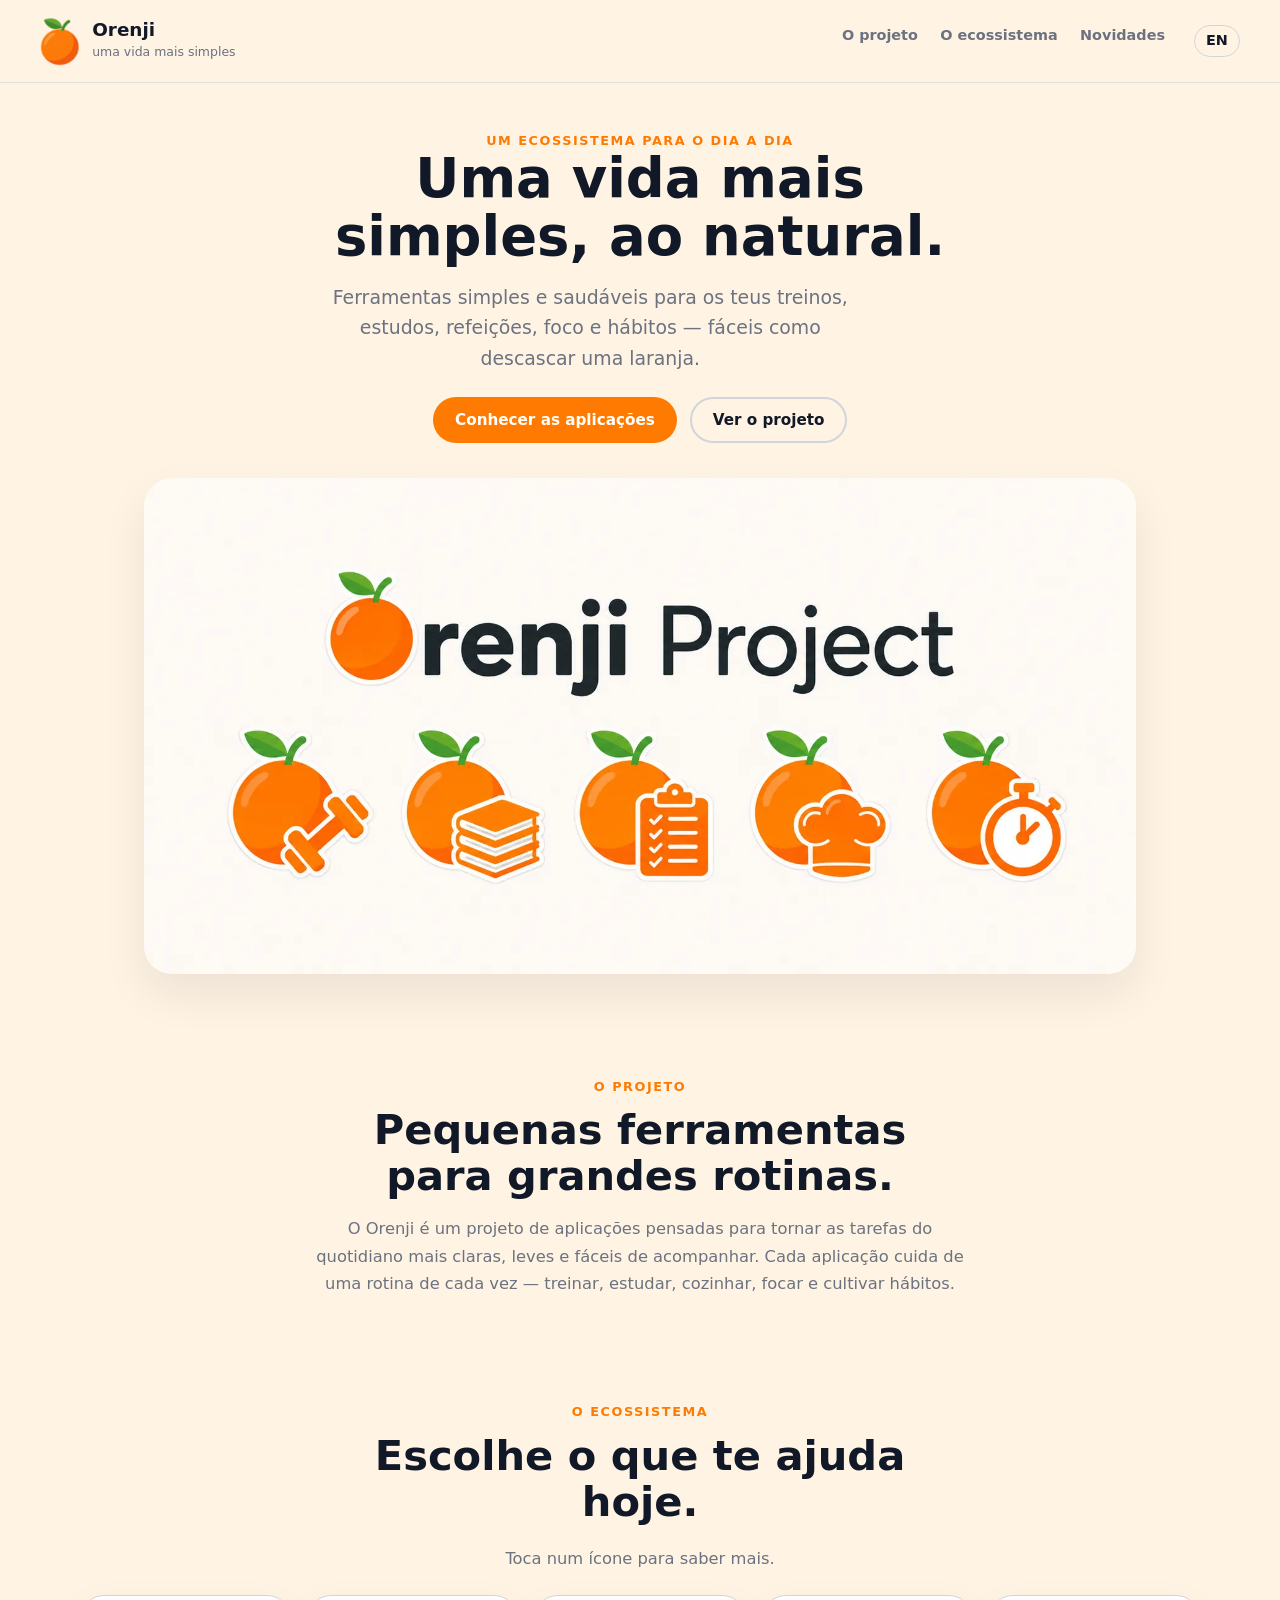
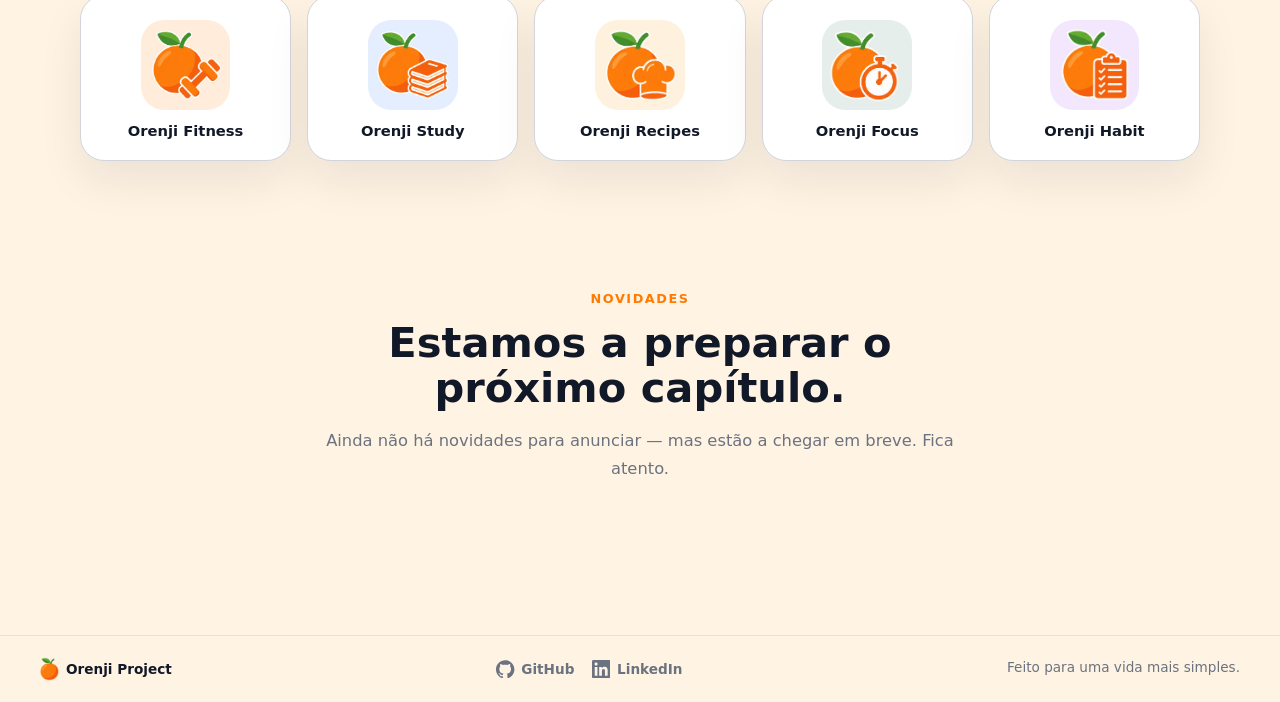
==== commit b5d7509b: "feat: GitHub e LinkedIn no footer com SVGs e rótulos curtos" ====
--- a/index.html
+++ b/index.html
@@ -50,7 +50,7 @@
         ]
       }
     </script>
-    <link rel="stylesheet" href="styles.css?v=3">
+    <link rel="stylesheet" href="styles.css?v=4">
     <script src="script.js?v=3" defer></script>
   </head>
   <body>
@@ -112,7 +112,16 @@
         <img src="assets/orenji-logo.webp" alt="" width="24" height="30">
         <span>Orenji Project</span>
       </a>
-      <a href="https://github.com/Orenji-Project" rel="noreferrer">github.com/Orenji-Project</a>
+      <div class="footer-links">
+        <a href="https://github.com/Orenji-Project" rel="noreferrer">
+          <svg viewBox="0 0 24 24" aria-hidden="true"><path d="M12 .297c-6.63 0-12 5.373-12 12 0 5.303 3.438 9.8 8.205 11.385.6.113.82-.258.82-.577 0-.285-.01-1.04-.015-2.04-3.338.724-4.042-1.61-4.042-1.61C4.422 18.07 3.633 17.7 3.633 17.7c-1.087-.744.084-.729.084-.729 1.205.084 1.838 1.236 1.838 1.236 1.07 1.835 2.809 1.305 3.495.998.108-.776.417-1.305.76-1.605-2.665-.3-5.466-1.332-5.466-5.93 0-1.31.465-2.38 1.235-3.22-.135-.303-.54-1.523.105-3.176 0 0 1.005-.322 3.3 1.23.96-.267 1.98-.399 3-.405 1.02.006 2.04.138 3 .405 2.28-1.552 3.285-1.23 3.285-1.23.645 1.653.24 2.873.12 3.176.765.84 1.23 1.91 1.23 3.22 0 4.61-2.805 5.625-5.475 5.92.42.36.81 1.096.81 2.22 0 1.606-.015 2.896-.015 3.286 0 .315.21.69.825.57C20.565 22.092 24 17.592 24 12.297c0-6.627-5.373-12-12-12"></path></svg>
+          GitHub
+        </a>
+        <a href="https://www.linkedin.com/in/alexandre-brandao20" rel="noreferrer">
+          <svg viewBox="0 0 24 24" aria-hidden="true"><path d="M20.447 20.452h-3.554v-5.569c0-1.328-.027-3.037-1.852-3.037-1.853 0-2.136 1.445-2.136 2.939v5.667H9.351V9h3.414v1.561h.046c.477-.9 1.637-1.85 3.37-1.85 3.601 0 4.267 2.37 4.267 5.455v6.286zM5.337 7.433c-1.144 0-2.063-.926-2.063-2.065 0-1.138.92-2.063 2.063-2.063 1.14 0 2.064.925 2.064 2.063 0 1.139-.925 2.065-2.064 2.065zm1.782 13.019H3.555V9h3.564v11.452zM22.225 0H1.771C.792 0 0 .774 0 1.729v20.542C0 23.227.792 24 1.771 24h20.451C23.2 24 24 23.227 24 22.271V1.729C24 .774 23.2 0 22.225 0z"></path></svg>
+          LinkedIn
+        </a>
+      </div>
       <span>Feito para uma vida mais simples.</span>
     </footer>
 
--- a/styles.css
+++ b/styles.css
@@ -643,6 +643,33 @@
   width: auto;
 }
 
+.footer-links {
+  display: inline-flex;
+  align-items: center;
+  gap: 1.1rem;
+}
+
+.footer-links a {
+  display: inline-flex;
+  align-items: center;
+  gap: 0.42rem;
+  color: var(--muted);
+  font-weight: 600;
+  text-decoration: none;
+  transition: color 140ms ease;
+}
+
+.footer-links a:hover {
+  color: var(--orange);
+}
+
+.footer-links svg {
+  width: 1.15rem;
+  height: 1.15rem;
+  fill: currentColor;
+  stroke: none;
+}
+
 footer a {
   color: inherit;
   text-decoration: none;
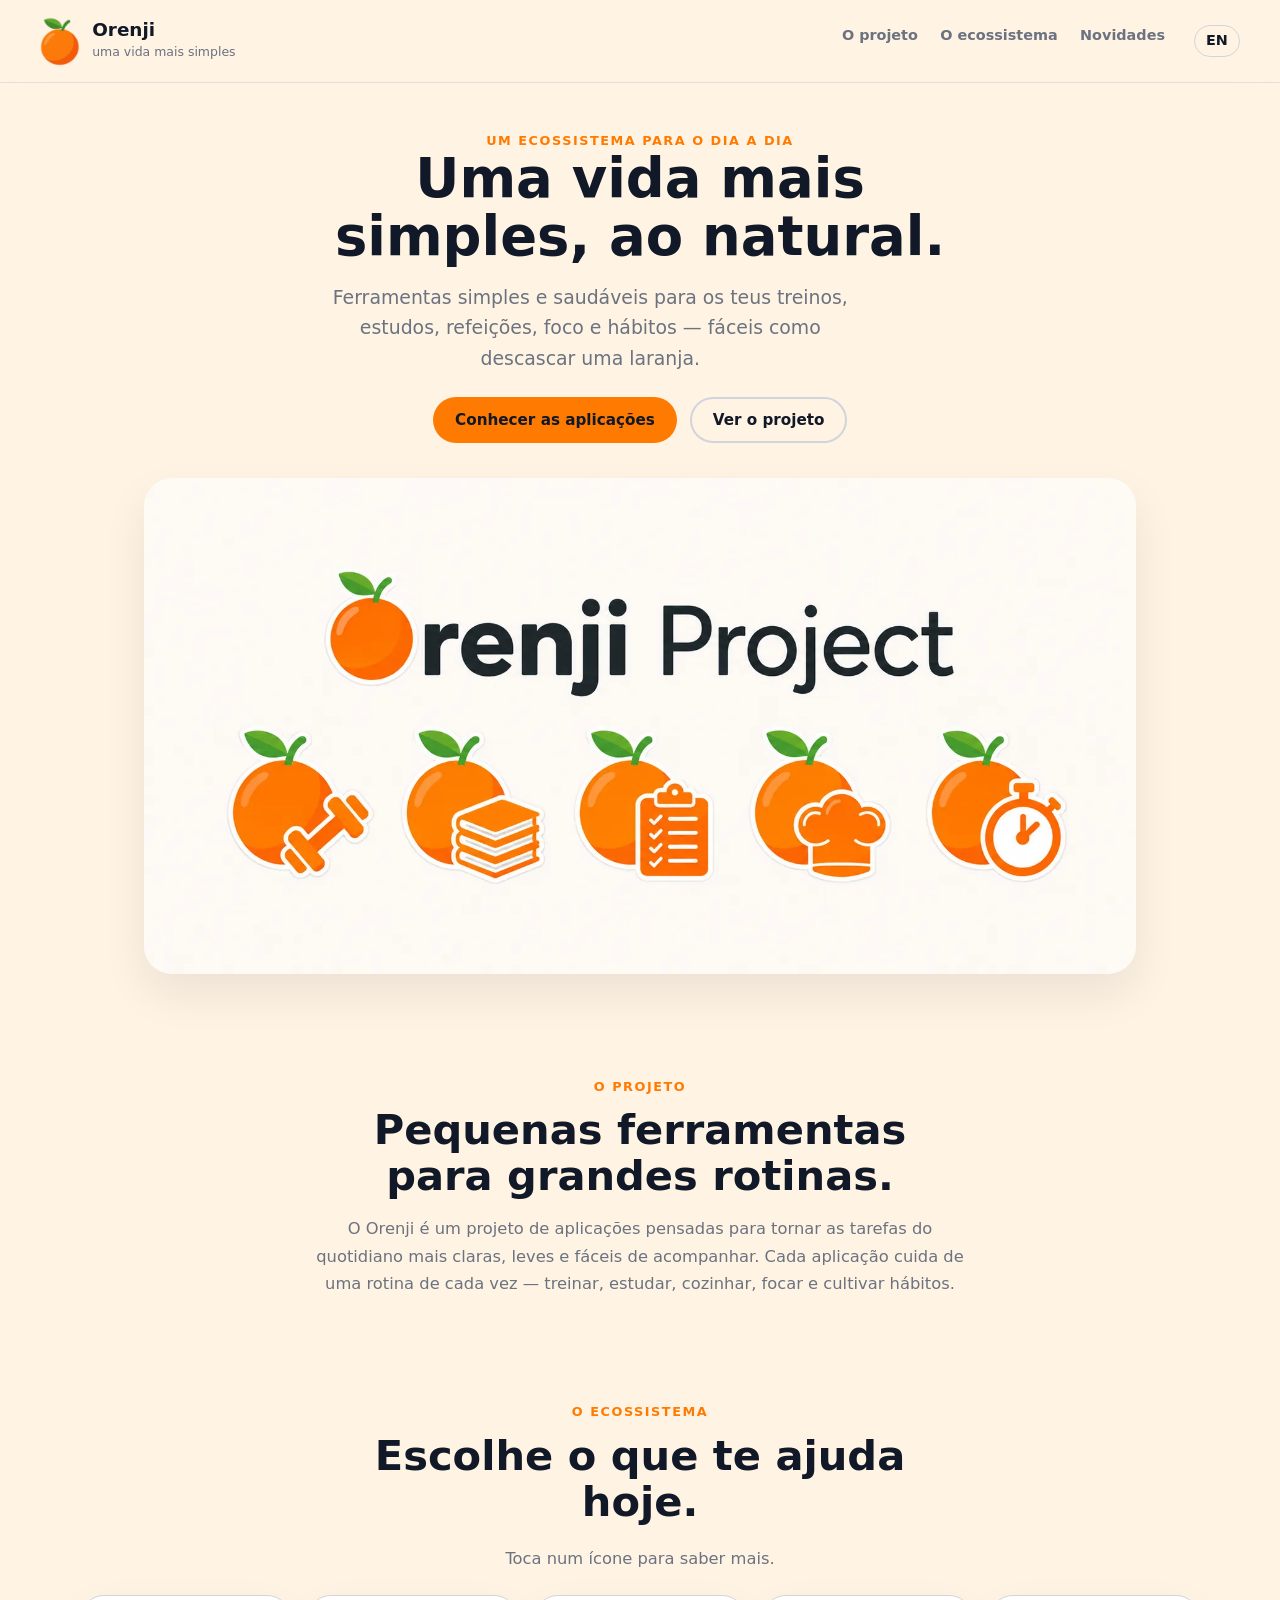
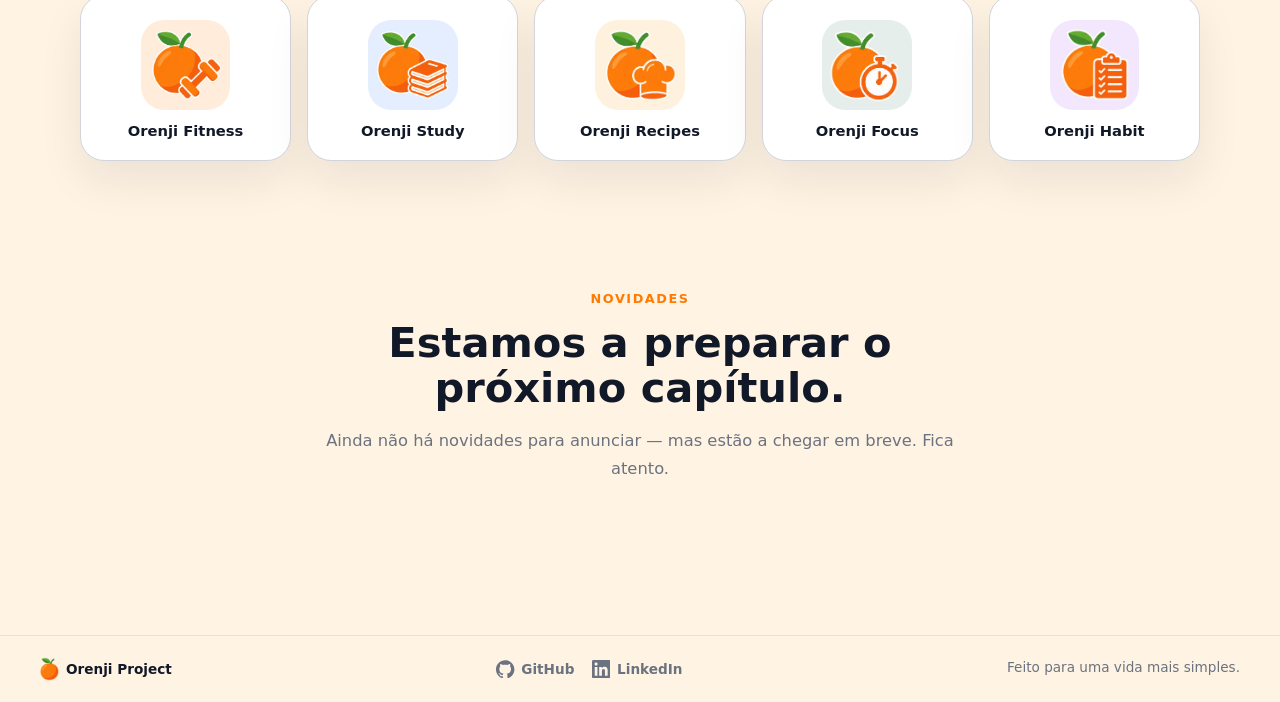
==== commit 9edd8e13: "fix: contraste WCAG AA nos botões primários (ink escuro sobre laranja, 4.5:1+) — finding P2 do Codex" ====
--- a/index.html
+++ b/index.html
@@ -50,7 +50,7 @@
         ]
       }
     </script>
-    <link rel="stylesheet" href="styles.css?v=4">
+    <link rel="stylesheet" href="styles.css?v=6">
     <script src="script.js?v=3" defer></script>
   </head>
   <body>
--- a/styles.css
+++ b/styles.css
@@ -71,7 +71,9 @@
   --line-soft: rgba(209, 213, 219, 0.55);
   --header-bg: rgba(255, 243, 227, 0.85);
   --header-border: rgba(209, 213, 219, 0.65);
-  --button-text: var(--white);
+  /* Texto escuro sobre laranja para AA (2.61:1 era sub-AA per Codex review):
+     claro→#111827 (6.79:1) · escuro→#0f1319 (7.13:1) · hover ≥5.5:1 */
+  --button-text: var(--gray-900);
   --shadow: 0 20px 44px rgba(17, 24, 39, 0.08);
   --shadow-lift: 0 16px 30px rgba(255, 122, 0, 0.18);
   --focus: rgba(255, 122, 0, 0.45);
@@ -116,6 +118,13 @@
 html {
   min-height: 100%;
   background: var(--page);
+  scroll-padding-top: 6.5rem;
+}
+
+@media (prefers-reduced-motion: no-preference) {
+  html {
+    scroll-behavior: smooth;
+  }
 }
 
 body {
@@ -681,6 +690,10 @@
 
 /* ---------- Responsivo ---------- */
 @media (max-width: 560px) {
+  html {
+    scroll-padding-top: 8rem;
+  }
+
   main {
     width: min(100% - 1.2rem, 1120px);
   }
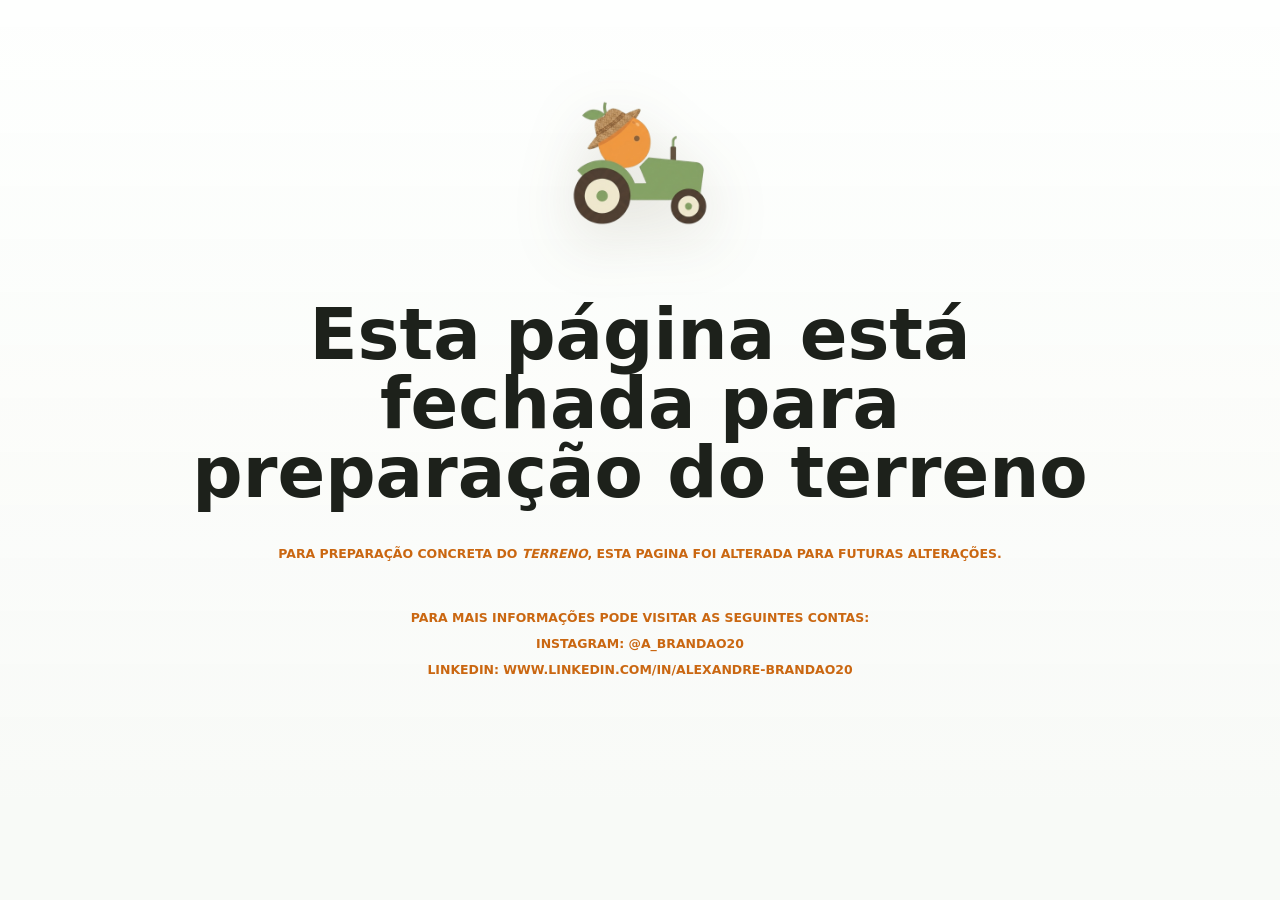
==== commit 3104addf: "Revert "Landing page v1 — redesign com design system (bilingue PT/EN, tiles + modal, SEO)"" ====
--- a/index.html
+++ b/index.html
@@ -1,142 +1,39 @@
 <!doctype html>
-<html lang="pt-PT">
+<html lang="pt">
   <head>
     <meta charset="utf-8">
     <meta name="viewport" content="width=device-width, initial-scale=1">
-    <title>Orenji — uma vida mais simples</title>
-    <meta name="description" content="O Orenji é um ecossistema de aplicações simples para os teus treinos, estudos, refeições, foco e hábitos — uma vida mais organizada e saudável.">
-    <meta name="theme-color" media="(prefers-color-scheme: light)" content="#fff3e3">
-    <meta name="theme-color" media="(prefers-color-scheme: dark)" content="#0f1319">
-    <link rel="icon" type="image/png" href="assets/favicon-32.png" sizes="32x32">
-    <link rel="apple-touch-icon" href="assets/apple-touch-icon.png">
+    <meta name="color-scheme" content="light dark">
+    <meta name="theme-color" content="#f59a23" media="(prefers-color-scheme: light)">
+    <meta name="theme-color" content="#1d1408" media="(prefers-color-scheme: dark)">
+    <meta name="msapplication-TileColor" content="#f59a23">
+    <title>Orenji Landing page</title>
+    <meta
+      name="description"
+      content="Indice simples das apps do projecto Orenji."
+    >
+    <link rel="icon" type="image/png" sizes="32x32" href="assets\Orange_fruit_wearing_straw_hat_202608051118.png">
+    <link rel="apple-touch-icon" sizes="180x180" href="assets\Orange_fruit_wearing_straw_hat_202608051118.png">
     <link rel="manifest" href="site.webmanifest">
-
-    <!-- Partilha social -->
-    <link rel="canonical" href="https://orenji-project.github.io/Orenji-project-landing-page/">
-    <link rel="alternate" hreflang="pt" href="https://orenji-project.github.io/Orenji-project-landing-page/">
-    <link rel="alternate" hreflang="en" href="https://orenji-project.github.io/Orenji-project-landing-page/en/">
-    <link rel="alternate" hreflang="x-default" href="https://orenji-project.github.io/Orenji-project-landing-page/">
-    <meta property="og:type" content="website">
-    <meta property="og:site_name" content="Orenji Project">
-    <meta property="og:locale" content="pt_PT">
-    <meta property="og:alternate_locale" content="en_GB">
-    <meta property="og:url" content="https://orenji-project.github.io/Orenji-project-landing-page/">
-    <meta property="og:title" content="Orenji — uma vida mais simples">
-    <meta property="og:description" content="Aplicações simples para os teus treinos, estudos, refeições, foco e hábitos — fáceis como descascar uma laranja.">
-    <meta property="og:image" content="https://orenji-project.github.io/Orenji-project-landing-page/assets/og-cover.jpg">
-    <meta property="og:image:width" content="1200">
-    <meta property="og:image:height" content="630">
-    <meta name="twitter:card" content="summary_large_image">
-    <meta name="twitter:title" content="Orenji — uma vida mais simples">
-    <meta name="twitter:description" content="Aplicações simples para os teus treinos, estudos, refeições, foco e hábitos.">
-    <meta name="twitter:image" content="https://orenji-project.github.io/Orenji-project-landing-page/assets/og-cover.jpg">
-
-    <script type="application/ld+json">
-      {
-        "@context": "https://schema.org",
-        "@graph": [
-          {
-            "@type": "Organization",
-            "name": "Orenji Project",
-            "url": "https://orenji-project.github.io/",
-            "logo": "https://orenji-project.github.io/Orenji-project-landing-page/assets/orenji-logo.png"
-          },
-          {
-            "@type": "WebSite",
-            "name": "Orenji Project",
-            "url": "https://orenji-project.github.io/Orenji-project-landing-page/",
-            "inLanguage": "pt-PT"
-          }
-        ]
-      }
-    </script>
-    <link rel="stylesheet" href="styles.css?v=6">
-    <script src="script.js?v=3" defer></script>
+    <link rel="stylesheet" href="styles.css">
   </head>
   <body>
-    <a class="skip-link" href="#conteudo">Saltar para o conteúdo</a>
+    <main>
+      <section class="hero" aria-labelledby="page-title">
+        <img class="hero-mark" src="assets\Orange_fruit_wearing_straw_hat_202608051118.png" alt="Laranja num trator" width="200" height="220">
+        <div class="hero-copy">
+          <h1 id="page-title">Esta página está fechada para preparação do terreno</h1><br><br>
 
-    <header class="site-header">
-      <a class="brand" href="#inicio" aria-label="Orenji, início">
-        <img src="assets/orenji-logo.webp" alt="" width="40" height="51">
-        <span><strong>Orenji</strong><small>uma vida mais simples</small></span>
-      </a>
-      <nav aria-label="Navegação principal">
-        <a href="#projeto">O projeto</a>
-        <a href="#ecossistema">O ecossistema</a>
-        <a href="#novidades">Novidades</a>
-        <a class="lang-switch" href="en/" lang="en" hreflang="en" aria-label="Read in English">EN</a>
-      </nav>
-    </header>
+        <p>Para preparação concreta do <em>terreno</em>, esta pagina foi alterada para futuras alterações.</p><br><br>
 
-    <main id="conteudo">
-      <section id="inicio" class="hero" aria-labelledby="page-title">
-        <div class="hero-copy">
-          <p class="eyebrow">Um ecossistema para o dia a dia</p>
-          <h1 id="page-title">Uma vida mais simples, ao natural.</h1>
-          <p class="hero-lead">Ferramentas simples e saudáveis para os teus treinos, estudos, refeições, foco e hábitos — fáceis como descascar uma laranja.</p>
-          <div class="hero-actions">
-            <a class="primary-button" href="#ecossistema">Conhecer as aplicações</a>
-            <a class="ghost-button" href="#projeto">Ver o projeto</a>
-          </div>
+      <p> Para mais informações pode visitar as seguintes contas:</p>
+      <p>Instagram: @a_brandao20</p>
+      <p>linkedin: www.linkedin.com/in/alexandre-brandao20
+
+</p> 
         </div>
-        <img class="hero-banner" src="assets/orenji-banner.webp" alt="Orenji Project — logótipo com os ícones das aplicações Fitness, Study, Recipes, Focus e Habit" width="1600" height="800">
       </section>
 
-      <section id="projeto" class="content-section">
-        <p class="eyebrow">O projeto</p>
-        <h2>Pequenas ferramentas para grandes rotinas.</h2>
-        <p>O Orenji é um projeto de aplicações pensadas para tornar as tarefas do quotidiano mais claras, leves e fáceis de acompanhar. Cada aplicação cuida de uma rotina de cada vez — treinar, estudar, cozinhar, focar e cultivar hábitos.</p>
-      </section>
-
-      <section id="ecossistema" class="content-section apps-section" aria-labelledby="apps-title">
-        <div class="section-heading">
-          <div>
-            <p class="eyebrow">O ecossistema</p>
-            <h2 id="apps-title">Escolhe o que te ajuda hoje.</h2>
-          </div>
-          <p>Toca num ícone para saber mais.</p>
-        </div>
-        <div class="apps-grid" data-app-list></div>
-      </section>
-
-      <section id="novidades" class="content-section news-section">
-        <p class="eyebrow">Novidades</p>
-        <h2>Estamos a preparar o próximo capítulo.</h2>
-        <p>Ainda não há novidades para anunciar — mas estão a chegar em breve. Fica atento.</p>
-      </section>
-    </main>
-
-    <footer>
-      <a class="footer-brand" href="#inicio">
-        <img src="assets/orenji-logo.webp" alt="" width="24" height="30">
-        <span>Orenji Project</span>
-      </a>
-      <div class="footer-links">
-        <a href="https://github.com/Orenji-Project" rel="noreferrer">
-          <svg viewBox="0 0 24 24" aria-hidden="true"><path d="M12 .297c-6.63 0-12 5.373-12 12 0 5.303 3.438 9.8 8.205 11.385.6.113.82-.258.82-.577 0-.285-.01-1.04-.015-2.04-3.338.724-4.042-1.61-4.042-1.61C4.422 18.07 3.633 17.7 3.633 17.7c-1.087-.744.084-.729.084-.729 1.205.084 1.838 1.236 1.838 1.236 1.07 1.835 2.809 1.305 3.495.998.108-.776.417-1.305.76-1.605-2.665-.3-5.466-1.332-5.466-5.93 0-1.31.465-2.38 1.235-3.22-.135-.303-.54-1.523.105-3.176 0 0 1.005-.322 3.3 1.23.96-.267 1.98-.399 3-.405 1.02.006 2.04.138 3 .405 2.28-1.552 3.285-1.23 3.285-1.23.645 1.653.24 2.873.12 3.176.765.84 1.23 1.91 1.23 3.22 0 4.61-2.805 5.625-5.475 5.92.42.36.81 1.096.81 2.22 0 1.606-.015 2.896-.015 3.286 0 .315.21.69.825.57C20.565 22.092 24 17.592 24 12.297c0-6.627-5.373-12-12-12"></path></svg>
-          GitHub
-        </a>
-        <a href="https://www.linkedin.com/in/alexandre-brandao20" rel="noreferrer">
-          <svg viewBox="0 0 24 24" aria-hidden="true"><path d="M20.447 20.452h-3.554v-5.569c0-1.328-.027-3.037-1.852-3.037-1.853 0-2.136 1.445-2.136 2.939v5.667H9.351V9h3.414v1.561h.046c.477-.9 1.637-1.85 3.37-1.85 3.601 0 4.267 2.37 4.267 5.455v6.286zM5.337 7.433c-1.144 0-2.063-.926-2.063-2.065 0-1.138.92-2.063 2.063-2.063 1.14 0 2.064.925 2.064 2.063 0 1.139-.925 2.065-2.064 2.065zm1.782 13.019H3.555V9h3.564v11.452zM22.225 0H1.771C.792 0 0 .774 0 1.729v20.542C0 23.227.792 24 1.771 24h20.451C23.2 24 24 23.227 24 22.271V1.729C24 .774 23.2 0 22.225 0z"></path></svg>
-          LinkedIn
-        </a>
-      </div>
-      <span>Feito para uma vida mais simples.</span>
-    </footer>
-
-    <dialog class="modal" data-modal aria-labelledby="modal-title" aria-describedby="modal-description">
-      <div class="modal-card">
-        <button class="modal-close" data-modal-close aria-label="Fechar">
-          <svg viewBox="0 0 24 24" aria-hidden="true"><path d="M6 6l12 12M18 6L6 18"></path></svg>
-        </button>
-        <img class="modal-icon" data-modal-icon src="" alt="">
-        <strong data-modal-title id="modal-title"></strong>
-        <p data-modal-tagline></p>
-        <p id="modal-description" data-modal-description></p>
-        <span class="status-chip" data-modal-chip></span>
-        <a class="primary-button modal-link" data-modal-link target="_blank" rel="noreferrer" hidden>Abrir app</a>
-      </div>
-    </dialog>
+    <script src="script.js?v=20260621-links" defer></script>
   </body>
 </html>
--- a/styles.css
+++ b/styles.css
@@ -1,116 +1,49 @@
-/* ============================================================
-   Orenji Landing — Design System
-   Paleta: Laranja Orenji #FF7A00 · Verde Folha · Creme · Neutros cinza
-   Tipografia: Poppins (self-hosted)
-   ============================================================ */
-
-/* ---------- Tipografia ---------- */
-@font-face {
-  font-family: "Poppins";
-  font-style: normal;
-  font-weight: 400;
-  font-display: swap;
-  src: url("assets/fonts/poppins-400.woff2") format("woff2");
-}
-
-@font-face {
-  font-family: "Poppins";
-  font-style: normal;
-  font-weight: 500;
-  font-display: swap;
-  src: url("assets/fonts/poppins-500.woff2") format("woff2");
-}
-
-@font-face {
-  font-family: "Poppins";
-  font-style: normal;
-  font-weight: 600;
-  font-display: swap;
-  src: url("assets/fonts/poppins-600.woff2") format("woff2");
-}
-
-@font-face {
-  font-family: "Poppins";
-  font-style: normal;
-  font-weight: 700;
-  font-display: swap;
-  src: url("assets/fonts/poppins-700.woff2") format("woff2");
-}
-
-/* ---------- Tokens (claro) ---------- */
 :root {
   color-scheme: light dark;
-
-  /* Cores Principais */
-  --orange: #ff7a00;
-  --orange-strong: #e96a00;
-  --leaf: #43836a;
-  --cream: #fff3e3;
-  --white: #ffffff;
-
-  /* Cores Neutras */
-  --gray-900: #111827;
-  --gray-700: #374151;
-  --gray-500: #6b7280;
-  --gray-300: #d1d5db;
-  --gray-100: #f3f4f6;
-
-  /* Cores de Estado */
-  --success: #22c55e;
-  --warning: #f59e0b;
-  --error: #ef4444;
-  --info: #3b82f6;
-  --highlight: #a855f7;
-
-  /* Semânticos */
-  --page: var(--cream);
-  --surface: var(--white);
-  --ink: var(--gray-900);
-  --muted: var(--gray-500);
-  --line: var(--gray-300);
-  --line-soft: rgba(209, 213, 219, 0.55);
-  --header-bg: rgba(255, 243, 227, 0.85);
-  --header-border: rgba(209, 213, 219, 0.65);
-  /* Texto escuro sobre laranja para AA (2.61:1 era sub-AA per Codex review):
-     claro→#111827 (6.79:1) · escuro→#0f1319 (7.13:1) · hover ≥5.5:1 */
-  --button-text: var(--gray-900);
-  --shadow: 0 20px 44px rgba(17, 24, 39, 0.08);
-  --shadow-lift: 0 16px 30px rgba(255, 122, 0, 0.18);
-  --focus: rgba(255, 122, 0, 0.45);
-
-  --radius-card: 24px;
-  --radius-tile: 26%;
-  font-family: "Poppins", ui-sans-serif, system-ui, -apple-system,
-    BlinkMacSystemFont, "Segoe UI", sans-serif;
-}
-
-/* ---------- Tokens (escuro) ---------- */
+  --page: #f8faf7;
+  --surface: #ffffff;
+  --ink: #1d211b;
+  --muted: #66705f;
+  --line: #e4e9df;
+  --orange: #f59a23;
+  --orange-dark: #ca6711;
+  --leaf: #5f963e;
+  --body-glow-start: rgba(255, 255, 255, 0.9);
+  --body-glow-end: rgba(248, 250, 247, 0.96);
+  --header-bg: rgba(248, 250, 247, 0.88);
+  --header-border: rgba(228, 233, 223, 0.9);
+  --banner-end: #ffffff;
+  --banner-ring: rgba(255, 255, 255, 0.68);
+  --button-ink: #1d211b;
+  --button-text: #ffffff;
+  --shadow: 0 18px 42px rgba(44, 58, 35, 0.1);
+  font-family:
+    Inter, ui-sans-serif, system-ui, -apple-system, BlinkMacSystemFont, "Segoe UI",
+    sans-serif;
+}
+
 @media (prefers-color-scheme: dark) {
   :root {
-    --leaf: #4caf50;
-    --cream: #ffdb83;
-
-    --gray-900: #0f1319;
-    --gray-700: #1a1f28;
-    --gray-500: #6b7280;
-    --gray-300: #9ca3af;
-    --gray-100: #e5e7eb;
-
-    --page: var(--gray-900);
-    --surface: var(--gray-700);
-    --ink: #e5e7eb;
-    --muted: var(--gray-300);
-    --line: #2a2f37;
-    --line-soft: rgba(42, 47, 55, 0.9);
-    --header-bg: rgba(15, 19, 25, 0.85);
-    --header-border: rgba(42, 47, 55, 0.9);
-    --shadow: 0 20px 44px rgba(0, 0, 0, 0.45);
-    --shadow-lift: 0 16px 30px rgba(0, 0, 0, 0.35);
-    --focus: rgba(255, 122, 0, 0.5);
-  }
-}
-
-/* ---------- Base ---------- */
+    --page: #120f0b;
+    --surface: #1d1812;
+    --ink: #fff8ef;
+    --muted: #c9bca9;
+    --line: #3b3025;
+    --orange: #f59a23;
+    --orange-dark: #ffb35b;
+    --leaf: #8fc469;
+    --body-glow-start: rgba(34, 25, 14, 0.92);
+    --body-glow-end: rgba(18, 15, 11, 0.98);
+    --header-bg: rgba(18, 15, 11, 0.88);
+    --header-border: rgba(80, 61, 40, 0.78);
+    --banner-end: #211a12;
+    --banner-ring: rgba(245, 154, 35, 0.16);
+    --button-ink: #f59a23;
+    --button-text: #1d1408;
+    --shadow: 0 18px 42px rgba(0, 0, 0, 0.28);
+  }
+}
+
 * {
   box-sizing: border-box;
 }
@@ -118,22 +51,15 @@
 html {
   min-height: 100%;
   background: var(--page);
-  scroll-padding-top: 6.5rem;
-}
-
-@media (prefers-reduced-motion: no-preference) {
-  html {
-    scroll-behavior: smooth;
-  }
 }
 
 body {
   min-width: 320px;
   margin: 0;
   color: var(--ink);
-  background: var(--page);
-  font-size: 1rem;
-  line-height: 1.5;
+  background:
+    linear-gradient(180deg, var(--body-glow-start), var(--body-glow-end)),
+    var(--page);
 }
 
 img {
@@ -161,43 +87,14 @@
   stroke-width: 2;
 }
 
-:focus-visible {
-  outline: 3px solid var(--focus);
-  outline-offset: 3px;
-}
-
-[hidden] {
-  display: none !important;
-}
-
-/* ---------- Acessibilidade ---------- */
-.skip-link {
-  position: absolute;
-  left: 1rem;
-  top: -3.5rem;
-  z-index: 30;
-  padding: 0.6rem 1rem;
-  border-radius: 0 0 12px 12px;
-  background: var(--orange);
-  color: var(--button-text);
-  font-weight: 600;
-  text-decoration: none;
-  transition: top 160ms ease;
-}
-
-.skip-link:focus {
-  top: 0;
-}
-
-/* ---------- Cabeçalho ---------- */
 .site-header {
   position: sticky;
   z-index: 10;
   top: 0;
   display: flex;
   align-items: center;
-  min-height: 5.2rem;
-  padding: 0.7rem clamp(1rem, 4vw, 2.5rem);
+  min-height: 5.6rem;
+  padding: 0.8rem clamp(1rem, 4vw, 2.5rem);
   border-bottom: 1px solid var(--header-border);
   background: var(--header-bg);
   backdrop-filter: blur(18px);
@@ -206,15 +103,16 @@
 .brand {
   display: inline-flex;
   align-items: center;
-  gap: 0.75rem;
+  gap: 0.9rem;
   color: inherit;
   text-decoration: none;
 }
 
 .brand img {
-  width: auto;
-  height: 3.2rem;
+  width: 4.55rem;
+  height: auto;
   object-fit: contain;
+  filter: drop-shadow(0 8px 16px rgba(88, 72, 37, 0.14));
 }
 
 .brand strong,
@@ -224,504 +122,267 @@
 
 .brand strong {
   line-height: 1;
+  font-weight: 850;
+}
+
+.brand small {
+  margin-top: 0.18rem;
+  color: var(--muted);
   font-weight: 700;
-  font-size: 1.15rem;
-}
-
-.brand small {
-  margin-top: 0.2rem;
-  color: var(--muted);
-  font-weight: 500;
-  font-size: 0.78rem;
-}
-
-.site-header nav {
-  display: flex;
-  flex-wrap: wrap;
-  gap: clamp(0.8rem, 2vw, 1.4rem);
-  margin-left: auto;
-}
-
-.site-header nav a {
-  color: var(--muted);
-  font-size: 0.9rem;
-  font-weight: 600;
-  text-decoration: none;
-  transition: color 140ms ease;
-}
-
-.site-header nav a:hover {
-  color: var(--orange);
-}
-
-.site-header nav a[data-current] {
-  color: var(--ink);
-}
-
-.lang-switch {
-  display: inline-flex;
-  align-items: center;
-  min-width: 2rem;
-  justify-content: center;
-  margin-left: 0.4rem;
-  padding: 0.25rem 0.7rem;
-  border: 1.5px solid var(--line);
-  border-radius: 999px;
-  color: var(--ink) !important;
-  font-weight: 700;
-}
-
-.lang-switch:hover {
-  border-color: var(--orange);
-  color: var(--orange) !important;
-}
-
-/* ---------- Layout ---------- */
+}
+
 main {
   width: min(1120px, calc(100% - 2rem));
   margin: 0 auto;
   padding-bottom: 4rem;
 }
 
-.content-section {
-  padding: clamp(2rem, 6vw, 4rem) 0;
+.hero {
+  display: grid;
+  justify-items: center;
+  gap: clamp(1rem, 3vw, 1.6rem);
+  padding: clamp(1.8rem, 5vw, 3.2rem) 0 clamp(1.8rem, 4vw, 2.8rem);
   text-align: center;
 }
 
-.content-section > p:not(.eyebrow),
-.section-heading > p {
-  max-width: 42rem;
-  margin-inline: auto;
-  color: var(--muted);
-  font-size: 1.02rem;
-  line-height: 1.7;
-}
-
-.content-section h2 {
-  max-width: 20ch;
-  margin: 0 auto 0.9rem;
-  font-size: clamp(1.7rem, 4vw, 2.6rem);
-  font-weight: 700;
-  line-height: 1.1;
-}
-
-.eyebrow {
+.hero-mark {
+  width: min(100%, 14rem);
+  height: auto;
+  object-fit: contain;
+  filter: drop-shadow(0 18px 32px rgba(88, 72, 37, 0.16));
+}
+
+.hero-copy p {
   margin: 0 0 0.7rem;
-  color: var(--orange);
-  font-size: 0.8rem;
-  font-weight: 600;
-  letter-spacing: 0.12em;
+  color: var(--orange-dark);
+  font-size: 0.78rem;
+  font-weight: 850;
+  letter-spacing: 0;
   text-transform: uppercase;
 }
 
-.section-heading {
-  display: grid;
-  justify-items: center;
-  gap: 0.4rem;
-  margin-bottom: 1.4rem;
-}
-
-.section-heading > p {
-  margin: 0;
-}
-
-/* ---------- Hero ---------- */
-.hero {
-  position: relative;
-  display: grid;
-  justify-items: center;
-  gap: clamp(1.4rem, 3vw, 2.2rem);
-  padding: clamp(1.6rem, 5vw, 3rem) 0 clamp(1.4rem, 4vw, 2.4rem);
-  text-align: center;
-}
-
-@media (prefers-reduced-motion: no-preference) {
-  @keyframes hero-in {
-    from {
-      opacity: 0;
-      transform: translateY(12px);
-    }
-    to {
-      opacity: 1;
-      transform: none;
-    }
-  }
-
-  .hero-copy,
-  .hero-banner {
-    animation: hero-in 480ms ease both;
-  }
-
-  .hero-banner {
-    animation-delay: 90ms;
-  }
-}
-
-.hero-copy p {
-  margin: 0;
-}
-
-.hero-copy .hero-lead {
-  max-width: 34rem;
-  margin-top: 1.1rem;
-  color: var(--muted);
-  font-size: clamp(1rem, 2vw, 1.18rem);
-  font-weight: 400;
-  line-height: 1.6;
-}
-
 .hero-copy h1 {
-  max-width: 17ch;
+  max-width: 19ch;
   margin: 0 auto;
-  font-size: clamp(2.3rem, 6vw, 3.4rem);
-  font-weight: 700;
-  line-height: 1.05;
-}
-
-.hero-actions {
-  display: flex;
-  flex-wrap: wrap;
-  align-items: center;
-  justify-content: center;
-  gap: 0.8rem;
-  margin-top: 1.5rem;
-}
-
-.primary-button {
-  display: inline-flex;
-  min-height: 2.9rem;
-  align-items: center;
-  padding: 0 1.4rem;
+  font-size: clamp(2.15rem, 6vw, 4.4rem);
+  line-height: 0.98;
+  letter-spacing: 0;
+}
+
+.apps-section {
+  padding-top: 1rem;
+}
+
+.apps-grid {
+  display: grid;
+  align-items: start;
+  grid-template-columns: repeat(2, minmax(0, 1fr));
+  gap: 1rem;
+}
+
+.app-card {
+  overflow: hidden;
+  border: 1px solid var(--line);
+  border-radius: 8px;
+  background: var(--surface);
+  box-shadow: var(--shadow);
+}
+
+.card-toggle {
+  display: grid;
+  width: 100%;
+  gap: 0;
+  padding: 0;
   border: 0;
-  border-radius: 999px;
-  background: var(--orange);
-  color: var(--button-text);
-  font-weight: 600;
-  font-size: 0.95rem;
-  text-decoration: none;
-  transition: background 160ms ease, transform 160ms ease, box-shadow 160ms ease;
-}
-
-.primary-button:hover {
-  background: var(--orange-strong);
-  transform: translateY(-2px);
-  box-shadow: var(--shadow-lift);
-}
-
-.ghost-button {
-  display: inline-flex;
-  min-height: 2.9rem;
-  align-items: center;
-  padding: 0 1.3rem;
-  border: 2px solid var(--line);
-  border-radius: 999px;
   background: transparent;
-  color: var(--ink);
-  font-weight: 600;
-  font-size: 0.95rem;
-  text-decoration: none;
-  transition: border-color 160ms ease, color 160ms ease, transform 160ms ease;
-}
-
-.ghost-button:hover {
-  border-color: var(--orange);
-  color: var(--orange);
-  transform: translateY(-2px);
-}
-
-.hero-banner {
-  width: min(100%, 62rem);
-  border-radius: 28px;
-  box-shadow: var(--shadow);
-}
-
-/* ---------- Ecossistema: tiles de apps ---------- */
-.apps-section {
-  padding-top: 1.5rem;
-}
-
-.apps-grid {
-  display: grid;
-  grid-template-columns: repeat(auto-fit, minmax(9.5rem, 1fr));
-  gap: 1rem;
-}
-
-.app-tile {
-  display: grid;
-  justify-items: center;
-  gap: 0.75rem;
-  padding: 1.5rem 0.75rem 1.25rem;
-  border: 1px solid var(--line);
-  border-radius: var(--radius-card);
-  background: var(--surface);
   color: inherit;
   cursor: pointer;
-  box-shadow: var(--shadow);
-  transition: transform 180ms ease, box-shadow 180ms ease, border-color 180ms ease;
-}
-
-.app-tile:hover {
-  border-color: var(--tile-accent);
-  transform: translateY(-5px);
-  box-shadow: var(--shadow-lift);
-}
-
-.app-tile:active {
-  transform: translateY(-1px);
-}
-
-.tile-icon {
-  display: grid;
-  width: min(5.6rem, 70%);
+  text-align: left;
+}
+
+.banner {
+  --accent: var(--orange);
+  --accent-soft: #fff4e7;
+  position: relative;
+  display: grid;
+  min-height: 13rem;
+  grid-template-columns: minmax(8rem, 13rem) minmax(0, 1fr);
+  align-items: center;
+  gap: 1rem;
+  padding: 1rem clamp(1rem, 4vw, 1.5rem);
+  overflow: hidden;
+  background:
+    linear-gradient(120deg, var(--accent-soft), var(--banner-end) 62%),
+    var(--banner-end);
+}
+
+.banner::before {
+  position: absolute;
+  right: -3rem;
+  bottom: -5rem;
+  width: 16rem;
+  height: 16rem;
+  border: 1.4rem solid var(--banner-ring);
+  border-radius: 50%;
+  content: "";
+}
+
+.banner > span {
+  position: relative;
+  display: grid;
+  width: min(100%, 11rem);
   aspect-ratio: 1;
   place-items: center;
-  border-radius: var(--radius-tile);
-  background: color-mix(in srgb, var(--tile-accent) 14%, var(--surface));
-}
-
-.tile-icon img {
-  width: 82%;
-  height: 82%;
+  justify-self: center;
+}
+
+.banner img {
+  width: 100%;
+  height: 100%;
   object-fit: contain;
-}
-
-.app-tile strong {
-  font-size: 0.92rem;
-  font-weight: 600;
-  text-align: center;
-  line-height: 1.25;
-}
-
-/* ---------- Modal / diálogo ---------- */
-.modal {
-  border: 0;
-  padding: 0;
-  outline: none;
-  background: transparent;
-  max-width: none;
-  max-height: none;
-}
-
-.modal::backdrop {
-  background: rgba(15, 19, 25, 0.5);
-  backdrop-filter: blur(6px);
-}
-
-@media (prefers-reduced-motion: no-preference) {
-  .modal[open] {
-    animation: modal-in 220ms ease;
-  }
-}
-
-@keyframes modal-in {
-  from {
-    opacity: 0;
-    transform: translateY(10px) scale(0.97);
-  }
-  to {
-    opacity: 1;
-    transform: none;
-  }
-}
-
-.modal-card {
+  filter: drop-shadow(0 14px 24px rgba(59, 49, 29, 0.14));
+}
+
+.banner strong {
   position: relative;
-  display: grid;
-  justify-items: center;
+  max-width: 9ch;
+  font-size: clamp(2.1rem, 5vw, 3.5rem);
+  line-height: 0.96;
+}
+
+.card-summary {
+  display: flex;
+  align-items: center;
+  justify-content: space-between;
+  gap: 1rem;
+  min-height: 5.2rem;
+  padding: 1rem 1.1rem;
+  border-top: 1px solid var(--line);
+}
+
+.card-summary strong,
+.card-summary small {
+  display: block;
+}
+
+.card-summary strong {
+  font-size: 1.1rem;
+}
+
+.card-summary small {
+  margin-top: 0.24rem;
+  color: var(--muted);
+  font-weight: 720;
+}
+
+.card-summary svg {
+  flex: 0 0 auto;
+  color: var(--orange-dark);
+  transition: transform 180ms ease;
+}
+
+.app-card[data-expanded="true"] .card-summary svg {
+  transform: rotate(180deg);
+}
+
+.card-details {
+  display: grid;
+  grid-template-rows: 0fr;
+  border-top: 1px solid transparent;
+  transition:
+    grid-template-rows 220ms ease,
+    border-color 220ms ease;
+}
+
+.details-inner {
+  overflow: hidden;
+}
+
+.details-inner p {
+  margin: 0;
+  padding: 0 1.1rem;
+  color: var(--muted);
+  line-height: 1.58;
+}
+
+.app-card[data-expanded="true"] .card-details {
+  grid-template-rows: 1fr;
+  border-color: var(--line);
+}
+
+.app-card[data-expanded="true"] .details-inner p {
+  padding-top: 1rem;
+}
+
+.app-link {
+  display: inline-flex;
+  width: fit-content;
+  min-height: 2.55rem;
+  align-items: center;
   gap: 0.5rem;
-  width: min(23rem, calc(100vw - 2rem));
-  max-height: calc(100dvh - 2rem);
-  margin: auto;
-  padding: 2.2rem 1.7rem 1.9rem;
-  border: 1px solid var(--line);
-  border-radius: 28px;
-  background: var(--surface);
-  color: var(--ink);
-  overflow: auto;
-  box-shadow: var(--shadow);
-  text-align: center;
-}
-
-.modal-card::before {
-  position: absolute;
-  top: -1.5rem;
-  left: 50%;
-  width: 9rem;
-  height: 9rem;
-  border-radius: 50%;
-  background: color-mix(in srgb, var(--tile-accent) 16%, transparent);
-  filter: blur(40px);
-  content: "";
-  pointer-events: none;
-}
-
-.modal-icon {
-  width: 6.5rem;
-  object-fit: contain;
-  filter: drop-shadow(0 12px 22px rgba(17, 24, 39, 0.16));
-}
-
-.modal-card strong[data-modal-title] {
-  margin-top: 0.6rem;
-  font-size: 1.4rem;
-  font-weight: 700;
-  line-height: 1.2;
-}
-
-.modal-card p {
-  margin: 0;
-  color: var(--muted);
-  font-size: 0.95rem;
-  line-height: 1.6;
-}
-
-.status-chip {
-  display: inline-flex;
-  align-items: center;
-  gap: 0.45rem;
-  margin-top: 0.3rem;
-  padding: 0.3rem 0.85rem;
-  border-radius: 999px;
-  background: color-mix(in srgb, var(--tile-accent) 14%, var(--surface));
-  color: var(--tile-accent);
-  font-size: 0.8rem;
-  font-weight: 600;
-}
-
-.status-chip::before {
-  width: 0.5rem;
-  height: 0.5rem;
-  border-radius: 50%;
-  background: currentColor;
-  content: "";
-}
-
-.modal-close {
-  position: absolute;
-  top: 0.8rem;
-  right: 0.8rem;
-  display: grid;
-  place-items: center;
-  width: 2.2rem;
-  height: 2.2rem;
-  border: 0;
-  border-radius: 50%;
-  background: var(--gray-100);
-  color: var(--muted);
-  cursor: pointer;
-  transition: background 140ms ease, color 140ms ease;
-}
-
-.modal-close:hover {
-  background: color-mix(in srgb, var(--tile-accent) 16%, transparent);
-  color: var(--tile-accent);
-}
-
-.modal-link {
-  margin-top: 0.7rem;
+  margin: 1rem 1.1rem 1.1rem;
+  padding: 0 0.9rem;
+  border-radius: 8px;
+  background: var(--button-ink);
+  color: var(--button-text);
+  font-weight: 820;
   text-decoration: none;
 }
 
-/* ---------- Novidades e rodapé ---------- */
-.news-section {
-  padding-bottom: 4.5rem;
-}
-
-footer {
-  display: flex;
-  flex-wrap: wrap;
-  justify-content: space-between;
-  gap: 0.5rem 1rem;
-  padding: 1.3rem clamp(1rem, 4vw, 2.5rem);
-  border-top: 1px solid var(--line-soft);
-  color: var(--muted);
-  font-size: 0.85rem;
-}
-
-footer .footer-brand {
-  display: inline-flex;
-  align-items: center;
-  gap: 0.45rem;
-  color: var(--ink);
-  font-weight: 600;
-  text-decoration: none;
-}
-
-footer .footer-brand img {
-  height: 1.5rem;
-  width: auto;
-}
-
-.footer-links {
-  display: inline-flex;
-  align-items: center;
-  gap: 1.1rem;
-}
-
-.footer-links a {
-  display: inline-flex;
-  align-items: center;
-  gap: 0.42rem;
-  color: var(--muted);
-  font-weight: 600;
-  text-decoration: none;
-  transition: color 140ms ease;
-}
-
-.footer-links a:hover {
-  color: var(--orange);
-}
-
-.footer-links svg {
-  width: 1.15rem;
-  height: 1.15rem;
-  fill: currentColor;
-  stroke: none;
-}
-
-footer a {
-  color: inherit;
-  text-decoration: none;
-}
-
-footer a:hover {
-  color: var(--orange);
-}
-
-/* ---------- Responsivo ---------- */
+@media (prefers-color-scheme: dark) {
+  .brand img,
+  .hero-mark,
+  .banner img {
+    filter: drop-shadow(0 14px 26px rgba(0, 0, 0, 0.38));
+  }
+
+  .banner {
+    background:
+      linear-gradient(120deg, color-mix(in srgb, var(--accent) 18%, var(--surface)), var(--banner-end) 64%),
+      var(--banner-end);
+  }
+}
+
+:focus-visible {
+  outline: 3px solid rgba(245, 154, 35, 0.34);
+  outline-offset: 3px;
+}
+
+@media (max-width: 820px) {
+  .apps-grid {
+    grid-template-columns: 1fr;
+  }
+}
+
 @media (max-width: 560px) {
-  html {
-    scroll-padding-top: 8rem;
-  }
-
   main {
-    width: min(100% - 1.2rem, 1120px);
+    width: min(100% - 1rem, 1120px);
   }
 
   .site-header {
-    align-items: flex-start;
-    flex-direction: column;
-    gap: 0.6rem;
-    min-height: 0;
-    padding-top: 0.95rem;
-  }
-
-  .site-header nav {
-    margin-left: 0;
-    overflow-x: auto;
-    width: 100%;
-  }
-
-  .apps-grid {
-    grid-template-columns: repeat(2, minmax(0, 1fr));
-    gap: 0.8rem;
-  }
-
-  .app-tile {
-    padding: 1.15rem 0.6rem 1rem;
-  }
-
-  .modal-card {
-    padding: 1.9rem 1.3rem 1.6rem;
-  }
-}
+    min-height: 4.8rem;
+  }
+
+  .hero {
+    padding-top: 1.5rem;
+  }
+
+  .hero-mark {
+    width: 10rem;
+  }
+
+  .banner {
+    min-height: 16rem;
+    grid-template-columns: 1fr;
+    align-content: center;
+    text-align: center;
+  }
+
+  .banner > span {
+    width: 9rem;
+  }
+
+  .banner strong {
+    justify-self: center;
+  }
+}
